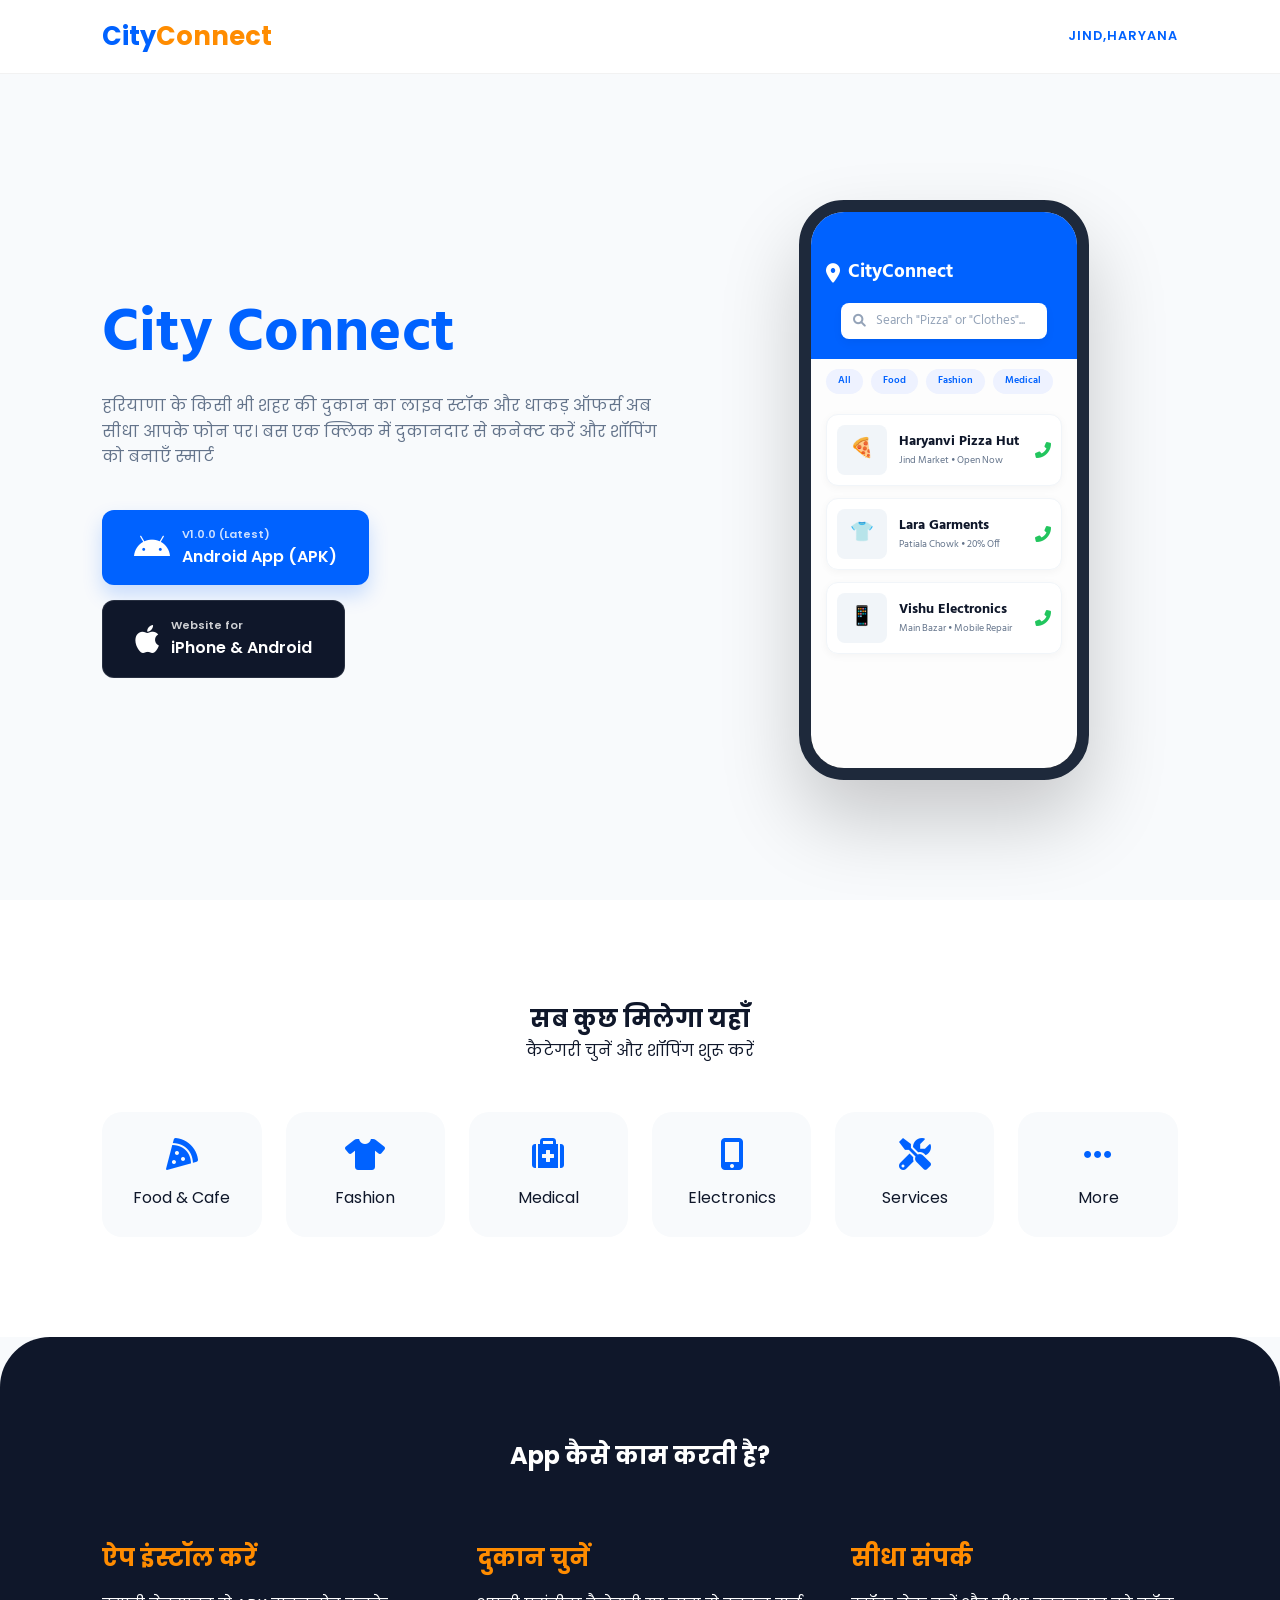
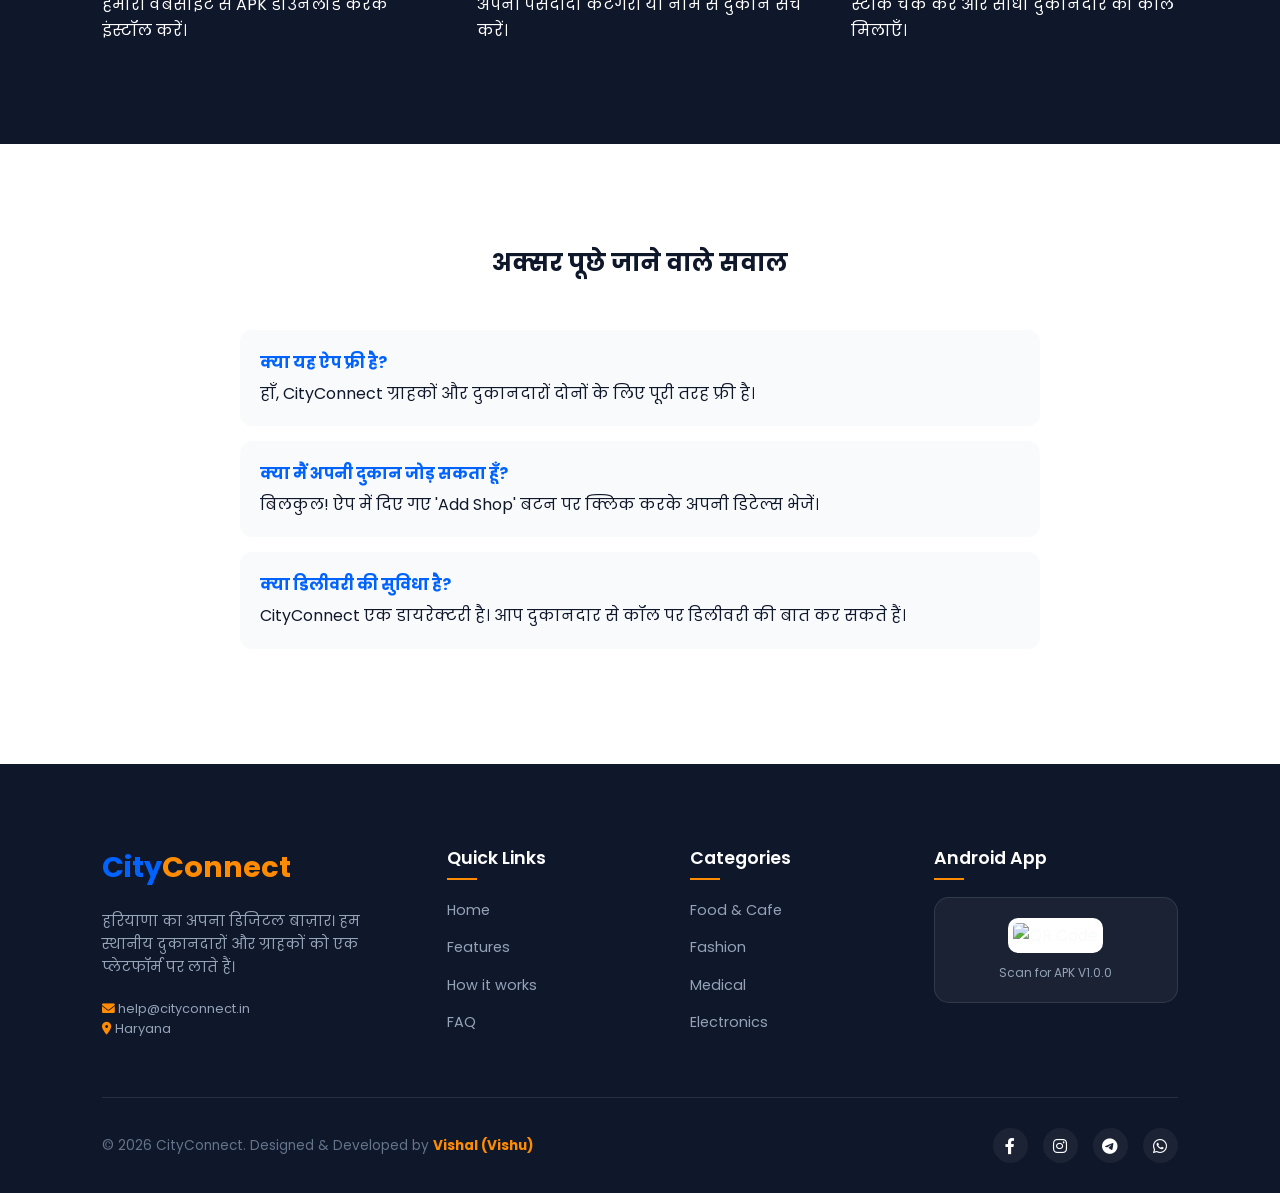
==== index.html @ 42aa2b44 "index.html" ====
<!DOCTYPE html>
<html lang="hi">
<head>
    <meta charset="UTF-8">
    <meta name="viewport" content="width=device-width, initial-scale=1.0">
    <title>CityConnect | Jind's Digital Directory</title>
    <link href="https://fonts.googleapis.com/css2?family=Poppins:wght@400;600;700&family=Hind:wght@500;700&display=swap" rel="stylesheet">
    <link rel="stylesheet" href="https://cdnjs.cloudflare.com/ajax/libs/font-awesome/6.0.0/css/all.min.css">
    <style>
        :root {
            --primary: #0062ff;
            --secondary: #ff8c00;
            --dark: #0f172a;
            --light-bg: #f8fafc;
            --white: #ffffff;
            --shadow: 0 10px 30px rgba(0,0,0,0.05);
        }

        * { margin: 0; padding: 0; box-sizing: border-box; }
        html { scroll-behavior: smooth; }
        body { font-family: 'Poppins', sans-serif; background: var(--light-bg); color: var(--dark); line-height: 1.6; }

        .section-padding { padding: 100px 8%; }
        .text-center { text-align: center; }

        nav {
            background: rgba(255, 255, 255, 0.9);
            backdrop-filter: blur(15px);
            padding: 1rem 8%;
            display: flex; justify-content: space-between; align-items: center;
            position: fixed; width: 100%; top: 0; z-index: 1000;
            border-bottom: 1px solid rgba(0,0,0,0.05);
        }
        .logo { font-size: 1.6rem; font-weight: 700; color: var(--primary); text-decoration: none; }
        .logo span { color: var(--secondary); }

        .hero {
            min-height: 100vh;
            padding: 140px 8% 60px;
            display: grid; grid-template-columns: 1.2fr 1fr;
            align-items: center; gap: 3rem;
        }
        .hero-text h1 { font-family: 'Hind'; color: var(--primary) ; font-size: 3.8rem; line-height: 1.1; margin-bottom: 1.5rem; }
        .hero-text p { font-size: 1rem; color: #64748b; margin-bottom: 2.5rem; }

        .download-options { display: flex; flex-direction: column; gap: 15px; }
        .btn { padding: 16px 32px; border-radius: 12px; font-weight: 600; text-decoration: none; display: inline-flex; align-items: center; gap: 12px; transition: 0.3s; width: fit-content; }
        .btn-android { background: var(--primary); color: white; box-shadow: 0 10px 20px rgba(0,98,255,0.2); }
        .btn-iphone { background: var(--dark); color: white; border: 1px solid rgba(255,255,255,0.1); }
        .btn:hover { transform: translateY(-3px); opacity: 0.9; }

        /* --- Refined Mobile Mockup --- */
        .hero-image { display: flex; justify-content: center; }
        .phone { width: 290px; height: 580px; background: #000; border: 12px solid #1e293b; border-radius: 45px; overflow: hidden; box-shadow: 0 40px 80px rgba(0,0,0,0.2); position: relative; }
        
        .app-ui { background: #fdfdfd; height: 100%; display: flex; flex-direction: column; font-family: 'Hind', sans-serif; }
        .app-top { background: var(--primary); color: white; padding: 45px 15px 15px; }
        .app-top h4 { font-size: 1.2rem; display: flex; align-items: center; gap: 8px; }
        
        .app-search { background: white; border-radius: 8px; padding: 8px 12px; margin: 15px 15px 5px; display: flex; align-items: center; gap: 10px; font-size: 0.8rem; color: #94a3b8; box-shadow: 0 4px 10px rgba(0,0,0,0.05); }
        
        .app-cats { display: flex; gap: 8px; padding: 10px 15px; overflow: hidden; }
        .app-pill { background: #eef2ff; color: var(--primary); padding: 4px 12px; border-radius: 20px; font-size: 0.65rem; font-weight: 600; white-space: nowrap; }

        .app-body { padding: 10px 15px; flex: 1; overflow-y: auto; }
        .shop-card-ui { background: white; border-radius: 12px; padding: 10px; margin-bottom: 12px; display: flex; align-items: center; gap: 12px; box-shadow: 0 2px 8px rgba(0,0,0,0.04); border: 1px solid #f1f5f9; }
        .shop-img-ui { width: 50px; height: 50px; border-radius: 8px; background: #f1f5f9; font-size: 1.2rem; display: flex; align-items: center; justify-content: center; }
        .shop-info-ui h5 { font-size: 0.9rem; color: var(--dark); }
        .shop-info-ui p { font-size: 0.65rem; color: #64748b; }
        .call-btn-ui { margin-left: auto; color: var(--success, #22c55e); font-size: 1rem; }

        /* --- Rest of Sections --- */
        .categories { background: var(--white); }
        .cat-grid { display: grid; grid-template-columns: repeat(auto-fit, minmax(150px, 1fr)); gap: 1.5rem; margin-top: 3rem; }
        .cat-item { padding: 25px; background: var(--light-bg); border-radius: 20px; text-align: center; transition: 0.3s; border: 1px solid transparent; }
        .cat-item:hover { border-color: var(--primary); transform: scale(1.05); }
        .cat-item i { font-size: 2rem; color: var(--primary); margin-bottom: 15px; display: block; }

        .how-it-works { background: #0f172a; color: white; border-radius: 50px 50px 0 0; }
        .step-grid { display: grid; grid-template-columns: repeat(auto-fit, minmax(250px, 1fr)); gap: 3rem; margin-top: 4rem; }
        .step h3 { font-size: 1.5rem; margin-bottom: 15px; color: var(--secondary); }
  
        /* --- FAQ Section --- */
        .faq { background: var(--white); }
        .faq-item { max-width: 800px; margin: 0 auto 15px; padding: 20px; background: var(--light-bg); border-radius: 12px; }
        .faq-item h4 { color: var(--primary); margin-bottom: 5px; }

        @media (max-width: 968px) {
            .hero { grid-template-columns: 1fr; text-align: center; padding-top: 120px; }
            .hero-text h1 { font-size: 2.8rem; }
            .download-options { align-items: center; }
            .btn { width: 100%; max-width: 320px; }
        }

       
    /* --- Professional Footer Styles --- */
    .main-footer {
        background: #0f172a;
        color: #f8fafc;
        padding: 80px 8% 30px;
        font-family: 'Poppins', sans-serif;
    }

    .footer-grid {
        display: grid;
        grid-template-columns: 1.5fr 1fr 1fr 1.2fr;
        gap: 40px;
        margin-bottom: 50px;
    }

    .footer-brand .logo {
        font-size: 1.8rem;
        font-weight: 700;
        color: var(--primary);
        margin-bottom: 20px;
        display: block;
        text-decoration: none;
    }
    .footer-brand .logo span { color: var(--secondary); }
    .footer-brand p {
        font-size: 0.9rem;
        color: #94a3b8;
        max-width: 280px;
        line-height: 1.6;
    }

    .footer-header {
        font-size: 1.1rem;
        font-weight: 600;
        color: #fff;
        margin-bottom: 25px;
        position: relative;
    }
    .footer-header::after {
        content: '';
        position: absolute;
        bottom: -8px;
        left: 0;
        width: 30px;
        height: 2px;
        background: var(--secondary);
    }

    .footer-links { list-style: none; }
    .footer-links li { margin-bottom: 12px; }
    .footer-links a {
        color: #94a3b8;
        text-decoration: none;
        font-size: 0.9rem;
        transition: 0.3s;
    }
    .footer-links a:hover { color: var(--secondary); padding-left: 5px; }

    .qr-container {
        background: rgba(255, 255, 255, 0.05);
        padding: 20px;
        border-radius: 15px;
        text-align: center;
        border: 1px solid rgba(255, 255, 255, 0.1);
    }
    .qr-container img {
        width: 120px;
        height: 120px;
        border-radius: 10px;
        background: #fff;
        padding: 5px;
    }
    .qr-text {
        font-size: 0.75rem;
        color: #94a3b8;
        margin-top: 10px;
        display: block;
    }

    .footer-bottom {
        border-top: 1px solid rgba(255, 255, 255, 0.1);
        padding-top: 30px;
        display: flex;
        justify-content: space-between;
        align-items: center;
        flex-wrap: wrap;
        gap: 20px;
    }

    .social-icons { display: flex; gap: 15px; }
    .social-icons a {
        width: 35px;
        height: 35px;
        background: rgba(255, 255, 255, 0.05);
        display: flex;
        align-items: center;
        justify-content: center;
        border-radius: 50%;
        color: #fff;
        text-decoration: none;
        transition: 0.3s;
    }
    .social-icons a:hover { background: var(--primary); transform: translateY(-3px); }

    .dev-credit { font-size: 0.85rem; color: #64748b; }
    .dev-credit b { color: var(--secondary); }

    @media (max-width: 968px) {
        .footer-grid { grid-template-columns: 1fr 1fr; }
    }
    @media (max-width: 580px) {
        .footer-grid { grid-template-columns: 1fr; }
        .footer-bottom { flex-direction: column; text-align: center; }
    }

    </style>
</head>
<body>

          <nav>

            <a href="#" class="logo">City<span>Connect</span></a>
            <div style="font-weight: 600; font-size: 0.8rem; color: var(--primary); letter-spacing: 1px;">JIND,HARYANA</div>
          </nav>

    <section class="hero">
        <div class="hero-text">
            <h1><span>City Connect</span></h1>
            <p> हरियाणा के किसी भी शहर की दुकान का लाइव स्टॉक और धाकड़ ऑफर्स अब सीधा आपके फोन पर। बस एक क्लिक में दुकानदार से कनेक्ट करें और शॉपिंग को बनाएँ स्मार्ट</p>
            
            <div class="download-options">
                <a href="https://github.com/vishukhan/City-Connect/releases/download/V1.0.0.0/City.Connect.apk" class="btn btn-android">
                    <i class="fab fa-android fa-2x"></i>
                    <div style="text-align: left;">
                        <span style="font-size: 0.7rem; display: block; opacity: 0.8;">V1.0.0 (Latest)</span>
                        Android App (APK)
                    </div>
                </a>
               
<a href="./app/" class="btn btn-iphone">
    <i class="fab fa-apple fa-2x"></i>
    <div style="text-align: left;">
        <span style="font-size: 0.7rem; display: block; opacity: 0.8;">Website for</span>
        iPhone & Android
    </div>
</a>
            </div>
        </div>

        <div class="hero-image">
            <div class="phone">
                <div class="app-ui">
                    <div class="app-top">
                        <h4><i class="fas fa-map-marker-alt"></i> CityConnect</h4>
                        <div class="app-search"><i class="fas fa-search"></i> Search "Pizza" or "Clothes"...</div>
                    </div>
                    <div class="app-cats">
                        <div class="app-pill">All</div>
                        <div class="app-pill">Food</div>
                        <div class="app-pill">Fashion</div>
                        <div class="app-pill">Medical</div>
                    </div>
                    <div class="app-body">
                        <div class="shop-card-ui">
                            <div class="shop-img-ui">🍕</div>
                            <div class="shop-info-ui">
                                <h5>Haryanvi Pizza Hut</h5>
                                <p>Jind Market • Open Now</p>
                            </div>
                            <i class="fas fa-phone-alt call-btn-ui"></i>
                        </div>
                        <div class="shop-card-ui">
                            <div class="shop-img-ui">👕</div>
                            <div class="shop-info-ui">
                                <h5>Lara Garments</h5>
                                <p>Patiala Chowk • 20% Off</p>
                            </div>
                            <i class="fas fa-phone-alt call-btn-ui"></i>
                        </div>
                        <div class="shop-card-ui">
                            <div class="shop-img-ui">📱</div>
                            <div class="shop-info-ui">
                                <h5>Vishu Electronics</h5>
                                <p>Main Bazar • Mobile Repair</p>
                            </div>
                            <i class="fas fa-phone-alt call-btn-ui"></i>
                        </div>
                    </div>
                </div>
            </div>
        </div>
    </section>

    <section class="section-padding categories">
        <div class="text-center">
            <h2>सब कुछ मिलेगा यहाँ</h2>
            <p>कैटेगरी चुनें और शॉपिंग शुरू करें</p>
        </div>
        <div class="cat-grid">
            <div class="cat-item"><i class="fas fa-pizza-slice"></i><span>Food & Cafe</span></div>
            <div class="cat-item"><i class="fas fa-tshirt"></i><span>Fashion</span></div>
            <div class="cat-item"><i class="fas fa-medkit"></i><span>Medical</span></div>
            <div class="cat-item"><i class="fas fa-mobile-alt"></i><span>Electronics</span></div>
            <div class="cat-item"><i class="fas fa-tools"></i><span>Services</span></div>
            <div class="cat-item"><i class="fas fa-ellipsis-h"></i><span>More</span></div>
        </div>
    </section>
   
    <section class="section-padding how-it-works" id="how-it-works">
        <div class="text-center">
            <h2 style="color: white;">App कैसे काम करती है?</h2>
        </div>
        <div class="step-grid">
            <div class="step">
                
                <h3>ऐप इंस्टॉल करें</h3>
                <p> हमारी वेबसाइट से APK डाउनलोड करके इंस्टॉल करें।</p>
            </div>
            <div class="step">
               
                <h3>दुकान चुनें</h3>
                <p>अपनी पसंदीदा कैटेगरी या नाम से दुकान सर्च करें।</p>
            </div>
            <div class="step">
                
                <h3>सीधा संपर्क</h3>
                <p>स्टॉक चेक करें और सीधा दुकानदार को कॉल मिलाएँ।</p>
            </div>
        </div>
    </section>

    <section class="section-padding faq" id="faq">
        <div class="text-center" style="margin-bottom: 3rem;">
            <h2>अक्सर पूछे जाने वाले सवाल</h2>
        </div>
        <div class="faq-item">
            <h4>क्या यह ऐप फ्री है?</h4>
            <p>हाँ, CityConnect ग्राहकों और दुकानदारों दोनों के लिए पूरी तरह फ्री है।</p>
        </div>
        <div class="faq-item">
            <h4>क्या मैं अपनी दुकान जोड़ सकता हूँ?</h4>
            <p>बिलकुल! ऐप में दिए गए 'Add Shop' बटन पर क्लिक करके अपनी डिटेल्स भेजें।</p>
        </div>
        <div class="faq-item">
            <h4>क्या डिलीवरी की सुविधा है?</h4>
            <p>CityConnect एक डायरेक्टरी है। आप दुकानदार से कॉल पर डिलीवरी की बात कर सकते हैं।</p>
        </div>
    </section>

    

<footer class="main-footer">
    <div class="footer-grid">
        <div class="footer-brand">
            <a href="#" class="logo">City<span>Connect</span></a>
            <p>हरियाणा का अपना डिजिटल बाज़ार। हम स्थानीय दुकानदारों और ग्राहकों को एक प्लेटफॉर्म पर लाते हैं।</p>
            <div style="margin-top: 20px;">
                <p style="font-size: 0.8rem;"><i class="fas fa-envelope" style="color: var(--secondary);"></i> help@cityconnect.in</p>
                <p style="font-size: 0.8rem;"><i class="fas fa-map-marker-alt" style="color: var(--secondary);"></i> Haryana </p>
            </div>
        </div>

        <div>
            <h4 class="footer-header">Quick Links</h4>
            <ul class="footer-links">
                <li><a href="#">Home</a></li>
                <li><a href="#">Features</a></li>
                <li><a href="#how-it-works">How it works</a></li>
                <li><a href="#faq">FAQ</a></li>
            </ul>
        </div>

        <div>
            <h4 class="footer-header">Categories</h4>
            <ul class="footer-links">
                <li><a href="#">Food & Cafe</a></li>
                <li><a href="#">Fashion</a></li>
                <li><a href="#">Medical</a></li>
                <li><a href="#">Electronics</a></li>
            </ul>
        </div>

        <div>
            <h4 class="footer-header">Android App</h4>
            <div class="qr-container">
                <img src="https://api.qrserver.com/v1/create-qr-code/?size=150x150&data=https://github.com/vishukhan/City-Connect/releases/download/V1.0.0.0/City.Connect.apk" alt="QR Code">
                <span class="qr-text">Scan for APK V1.0.0</span>
            </div>
        </div>
    </div>

    <div class="footer-bottom">
        <div class="dev-credit">
            © 2026 CityConnect. Designed & Developed by <b>Vishal (Vishu)</b>
        </div>
        <div class="social-icons">
            <a href="https://www.facebook.com/share/18WRQ6By5m/"><i class="fab fa-facebook-f"></i></a>
            <a href="https://www.instagram.com/cityconnect2026?igsh=MTduaHVhMWN2b29qNw=="><i class="fab fa-instagram"></i></a>
            <a href="t.me/Vishukhan143"><i class="fa-brands fa-telegram"></i></a>
            <a href="https://wa.me/message/MRFDVSDLJC3YA1"><i class="fa-brands fa-whatsapp"></i></a>
        </div>
    </div>
</footer>


</body>
</html>
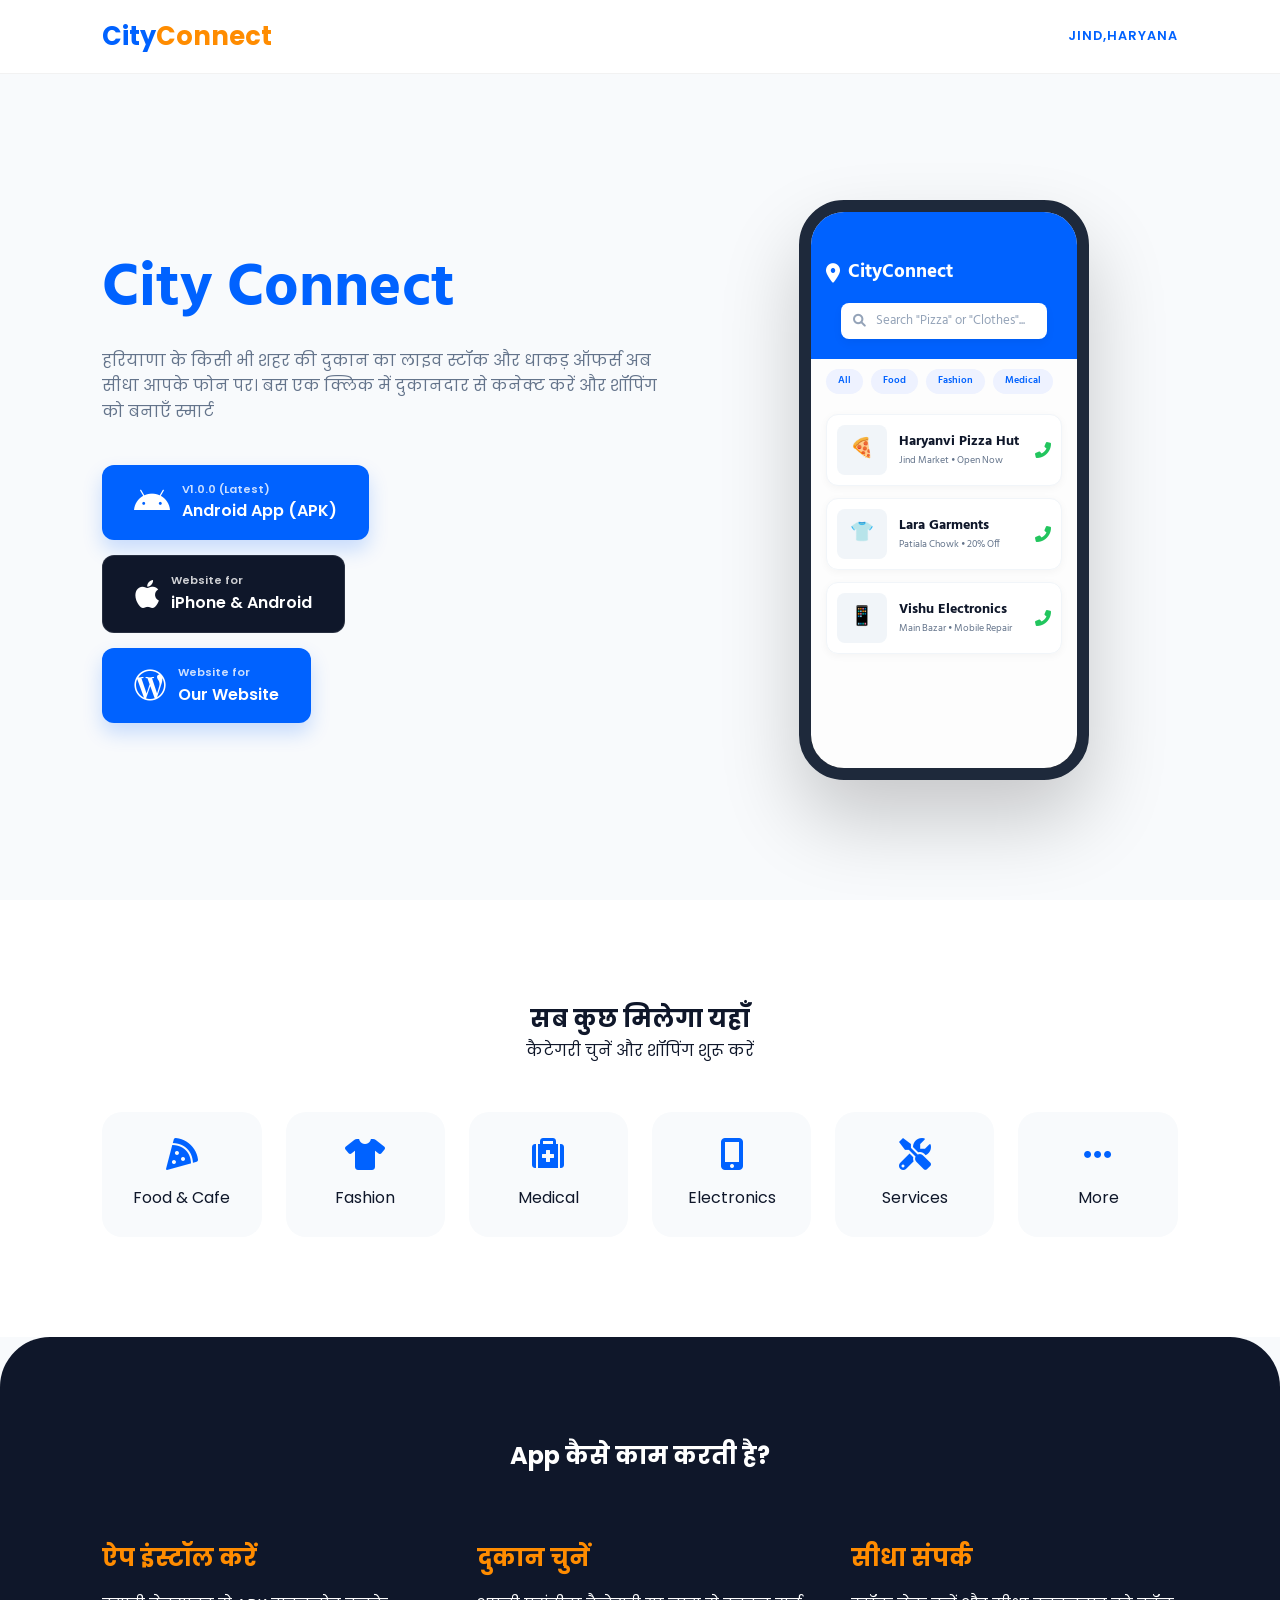
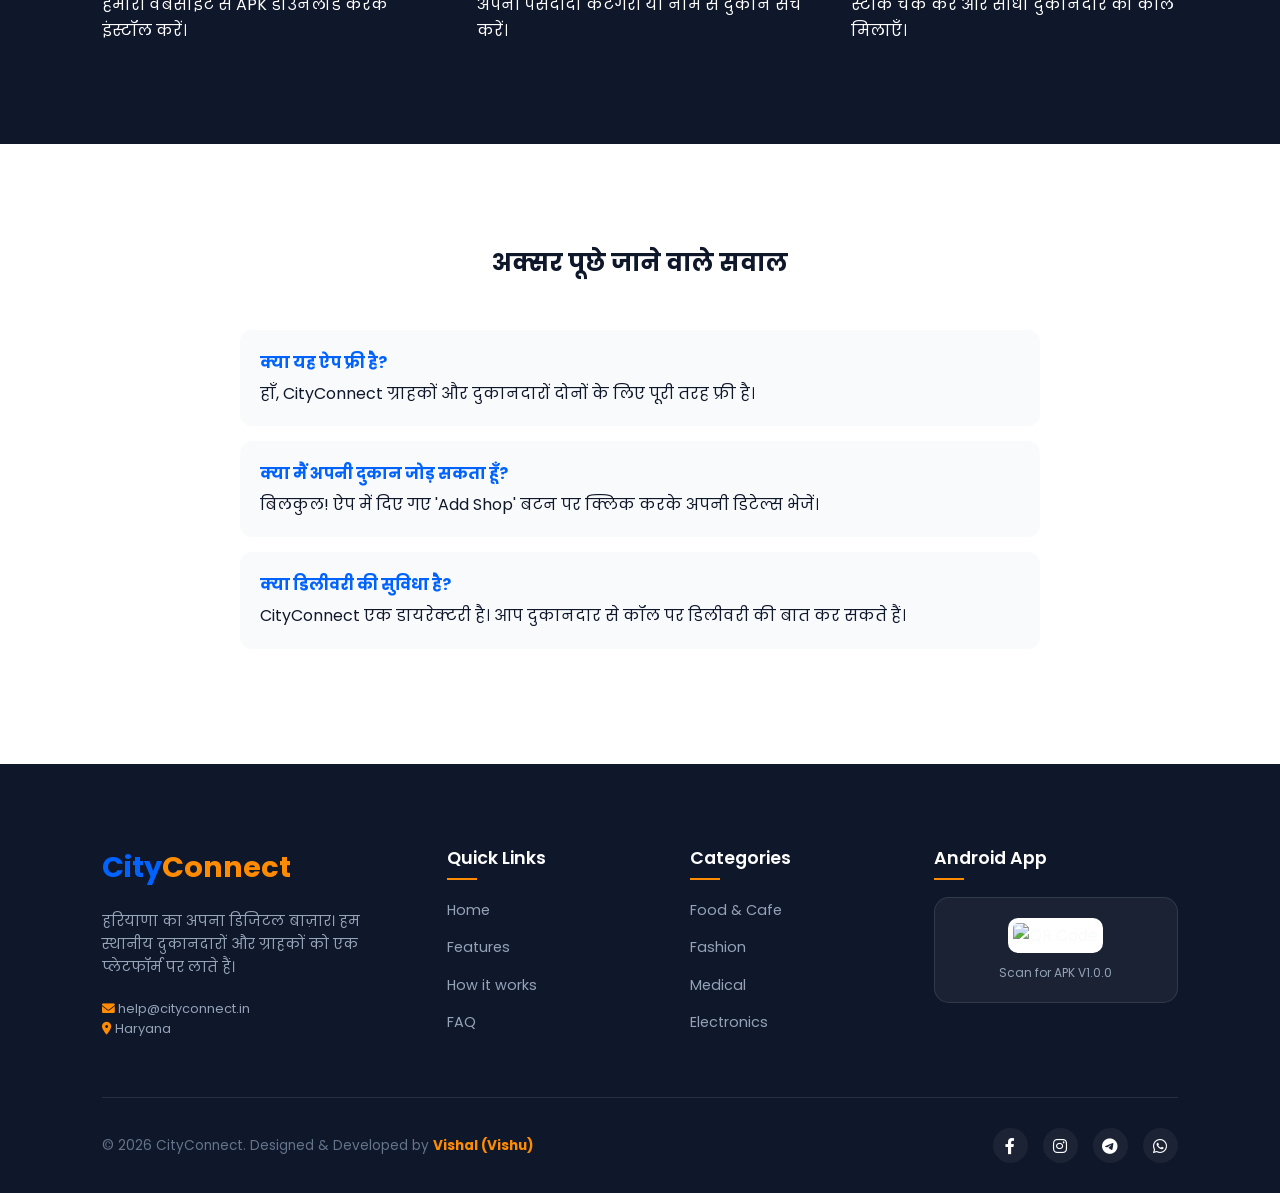
==== commit 62deab5e: "index.html" ====
--- a/index.html
+++ b/index.html
@@ -232,13 +232,21 @@
                     </div>
                 </a>
                
-<a href="./app/" class="btn btn-iphone">
-    <i class="fab fa-apple fa-2x"></i>
-    <div style="text-align: left;">
-        <span style="font-size: 0.7rem; display: block; opacity: 0.8;">Website for</span>
+          <a href="./app/" class="btn btn-iphone">
+          <i class="fab fa-apple fa-2x"></i>
+          <div style="text-align: left;">
+          <span style="font-size: 0.7rem; display: block; opacity: 0.8;">Website for</span>
         iPhone & Android
-    </div>
-</a>
+        </div>
+        </a> 
+
+        <a href="./app/" class="btn btn-android">
+          <i class="fa-brands fa-wordpress-simple fa-2x"></i>
+          <div style="text-align: left;">
+          <span style="font-size: 0.7rem; display: block; opacity: 0.8;">Website for</span>
+          Our Website
+        </div>
+        </a>
             </div>
         </div>
 
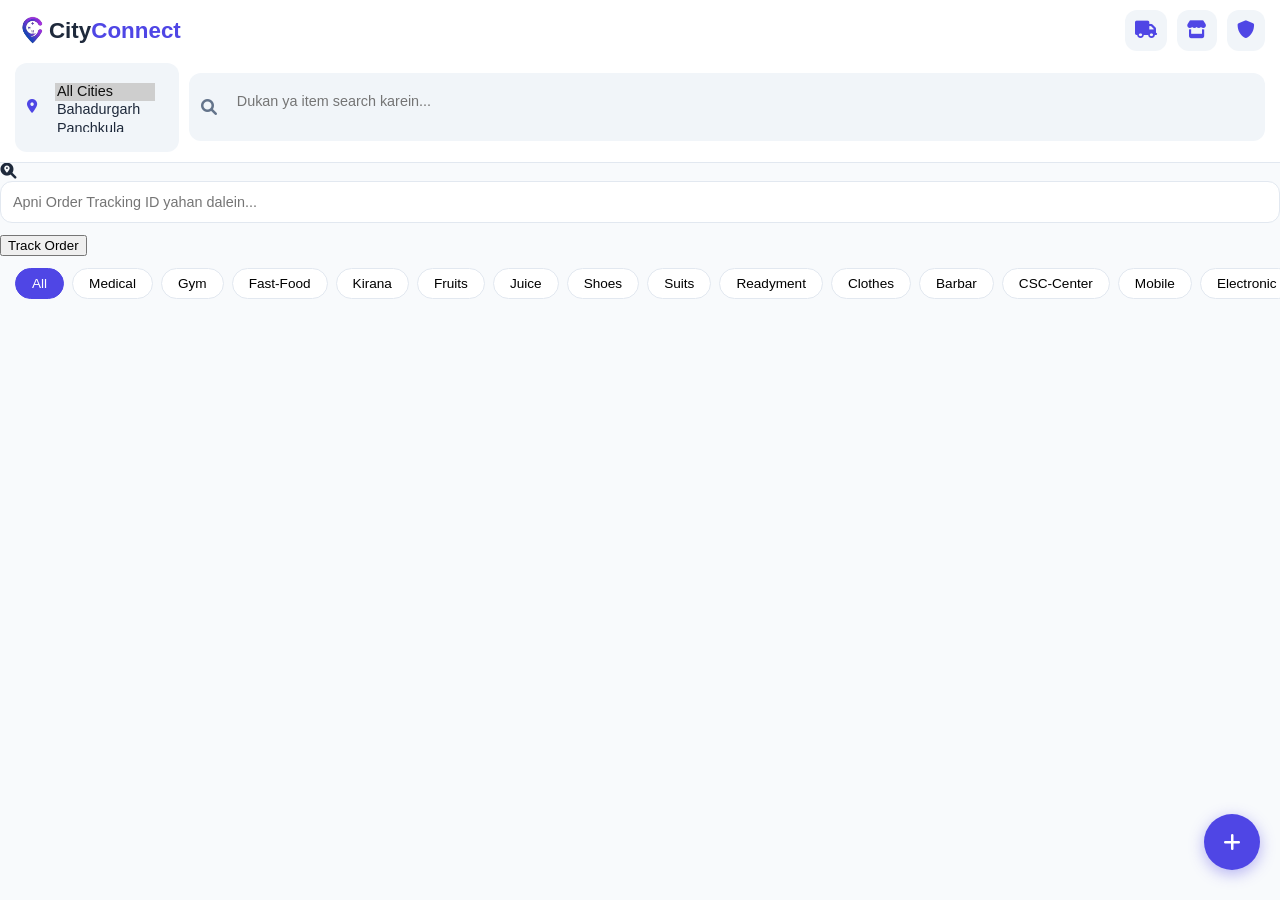
==== commit 268c9447: "index.html" ====
--- a/index.html
+++ b/index.html
@@ -1,410 +1,268 @@
 <!DOCTYPE html>
-<html lang="hi">
+<html lang="en">
 <head>
     <meta charset="UTF-8">
     <meta name="viewport" content="width=device-width, initial-scale=1.0">
-    <title>CityConnect | Jind's Digital Directory</title>
-    <link href="https://fonts.googleapis.com/css2?family=Poppins:wght@400;600;700&family=Hind:wght@500;700&display=swap" rel="stylesheet">
+    <title>CityConnect Pro | Your Digital City</title>
+    <link rel="stylesheet" href="style.css">
     <link rel="stylesheet" href="https://cdnjs.cloudflare.com/ajax/libs/font-awesome/6.0.0/css/all.min.css">
-    <style>
-        :root {
-            --primary: #0062ff;
-            --secondary: #ff8c00;
-            --dark: #0f172a;
-            --light-bg: #f8fafc;
-            --white: #ffffff;
-            --shadow: 0 10px 30px rgba(0,0,0,0.05);
-        }
-
-        * { margin: 0; padding: 0; box-sizing: border-box; }
-        html { scroll-behavior: smooth; }
-        body { font-family: 'Poppins', sans-serif; background: var(--light-bg); color: var(--dark); line-height: 1.6; }
-
-        .section-padding { padding: 100px 8%; }
-        .text-center { text-align: center; }
-
-        nav {
-            background: rgba(255, 255, 255, 0.9);
-            backdrop-filter: blur(15px);
-            padding: 1rem 8%;
-            display: flex; justify-content: space-between; align-items: center;
-            position: fixed; width: 100%; top: 0; z-index: 1000;
-            border-bottom: 1px solid rgba(0,0,0,0.05);
-        }
-        .logo { font-size: 1.6rem; font-weight: 700; color: var(--primary); text-decoration: none; }
-        .logo span { color: var(--secondary); }
-
-        .hero {
-            min-height: 100vh;
-            padding: 140px 8% 60px;
-            display: grid; grid-template-columns: 1.2fr 1fr;
-            align-items: center; gap: 3rem;
-        }
-        .hero-text h1 { font-family: 'Hind'; color: var(--primary) ; font-size: 3.8rem; line-height: 1.1; margin-bottom: 1.5rem; }
-        .hero-text p { font-size: 1rem; color: #64748b; margin-bottom: 2.5rem; }
-
-        .download-options { display: flex; flex-direction: column; gap: 15px; }
-        .btn { padding: 16px 32px; border-radius: 12px; font-weight: 600; text-decoration: none; display: inline-flex; align-items: center; gap: 12px; transition: 0.3s; width: fit-content; }
-        .btn-android { background: var(--primary); color: white; box-shadow: 0 10px 20px rgba(0,98,255,0.2); }
-        .btn-iphone { background: var(--dark); color: white; border: 1px solid rgba(255,255,255,0.1); }
-        .btn:hover { transform: translateY(-3px); opacity: 0.9; }
-
-        /* --- Refined Mobile Mockup --- */
-        .hero-image { display: flex; justify-content: center; }
-        .phone { width: 290px; height: 580px; background: #000; border: 12px solid #1e293b; border-radius: 45px; overflow: hidden; box-shadow: 0 40px 80px rgba(0,0,0,0.2); position: relative; }
-        
-        .app-ui { background: #fdfdfd; height: 100%; display: flex; flex-direction: column; font-family: 'Hind', sans-serif; }
-        .app-top { background: var(--primary); color: white; padding: 45px 15px 15px; }
-        .app-top h4 { font-size: 1.2rem; display: flex; align-items: center; gap: 8px; }
-        
-        .app-search { background: white; border-radius: 8px; padding: 8px 12px; margin: 15px 15px 5px; display: flex; align-items: center; gap: 10px; font-size: 0.8rem; color: #94a3b8; box-shadow: 0 4px 10px rgba(0,0,0,0.05); }
-        
-        .app-cats { display: flex; gap: 8px; padding: 10px 15px; overflow: hidden; }
-        .app-pill { background: #eef2ff; color: var(--primary); padding: 4px 12px; border-radius: 20px; font-size: 0.65rem; font-weight: 600; white-space: nowrap; }
-
-        .app-body { padding: 10px 15px; flex: 1; overflow-y: auto; }
-        .shop-card-ui { background: white; border-radius: 12px; padding: 10px; margin-bottom: 12px; display: flex; align-items: center; gap: 12px; box-shadow: 0 2px 8px rgba(0,0,0,0.04); border: 1px solid #f1f5f9; }
-        .shop-img-ui { width: 50px; height: 50px; border-radius: 8px; background: #f1f5f9; font-size: 1.2rem; display: flex; align-items: center; justify-content: center; }
-        .shop-info-ui h5 { font-size: 0.9rem; color: var(--dark); }
-        .shop-info-ui p { font-size: 0.65rem; color: #64748b; }
-        .call-btn-ui { margin-left: auto; color: var(--success, #22c55e); font-size: 1rem; }
-
-        /* --- Rest of Sections --- */
-        .categories { background: var(--white); }
-        .cat-grid { display: grid; grid-template-columns: repeat(auto-fit, minmax(150px, 1fr)); gap: 1.5rem; margin-top: 3rem; }
-        .cat-item { padding: 25px; background: var(--light-bg); border-radius: 20px; text-align: center; transition: 0.3s; border: 1px solid transparent; }
-        .cat-item:hover { border-color: var(--primary); transform: scale(1.05); }
-        .cat-item i { font-size: 2rem; color: var(--primary); margin-bottom: 15px; display: block; }
-
-        .how-it-works { background: #0f172a; color: white; border-radius: 50px 50px 0 0; }
-        .step-grid { display: grid; grid-template-columns: repeat(auto-fit, minmax(250px, 1fr)); gap: 3rem; margin-top: 4rem; }
-        .step h3 { font-size: 1.5rem; margin-bottom: 15px; color: var(--secondary); }
-  
-        /* --- FAQ Section --- */
-        .faq { background: var(--white); }
-        .faq-item { max-width: 800px; margin: 0 auto 15px; padding: 20px; background: var(--light-bg); border-radius: 12px; }
-        .faq-item h4 { color: var(--primary); margin-bottom: 5px; }
-
-        @media (max-width: 968px) {
-            .hero { grid-template-columns: 1fr; text-align: center; padding-top: 120px; }
-            .hero-text h1 { font-size: 2.8rem; }
-            .download-options { align-items: center; }
-            .btn { width: 100%; max-width: 320px; }
-        }
-
-       
-    /* --- Professional Footer Styles --- */
-    .main-footer {
-        background: #0f172a;
-        color: #f8fafc;
-        padding: 80px 8% 30px;
-        font-family: 'Poppins', sans-serif;
-    }
-
-    .footer-grid {
-        display: grid;
-        grid-template-columns: 1.5fr 1fr 1fr 1.2fr;
-        gap: 40px;
-        margin-bottom: 50px;
-    }
-
-    .footer-brand .logo {
-        font-size: 1.8rem;
-        font-weight: 700;
-        color: var(--primary);
-        margin-bottom: 20px;
-        display: block;
-        text-decoration: none;
-    }
-    .footer-brand .logo span { color: var(--secondary); }
-    .footer-brand p {
-        font-size: 0.9rem;
-        color: #94a3b8;
-        max-width: 280px;
-        line-height: 1.6;
-    }
-
-    .footer-header {
-        font-size: 1.1rem;
-        font-weight: 600;
-        color: #fff;
-        margin-bottom: 25px;
-        position: relative;
-    }
-    .footer-header::after {
-        content: '';
-        position: absolute;
-        bottom: -8px;
-        left: 0;
-        width: 30px;
-        height: 2px;
-        background: var(--secondary);
-    }
-
-    .footer-links { list-style: none; }
-    .footer-links li { margin-bottom: 12px; }
-    .footer-links a {
-        color: #94a3b8;
-        text-decoration: none;
-        font-size: 0.9rem;
-        transition: 0.3s;
-    }
-    .footer-links a:hover { color: var(--secondary); padding-left: 5px; }
-
-    .qr-container {
-        background: rgba(255, 255, 255, 0.05);
-        padding: 20px;
-        border-radius: 15px;
-        text-align: center;
-        border: 1px solid rgba(255, 255, 255, 0.1);
-    }
-    .qr-container img {
-        width: 120px;
-        height: 120px;
-        border-radius: 10px;
-        background: #fff;
-        padding: 5px;
-    }
-    .qr-text {
-        font-size: 0.75rem;
-        color: #94a3b8;
-        margin-top: 10px;
-        display: block;
-    }
-
-    .footer-bottom {
-        border-top: 1px solid rgba(255, 255, 255, 0.1);
-        padding-top: 30px;
-        display: flex;
-        justify-content: space-between;
-        align-items: center;
-        flex-wrap: wrap;
-        gap: 20px;
-    }
-
-    .social-icons { display: flex; gap: 15px; }
-    .social-icons a {
-        width: 35px;
-        height: 35px;
-        background: rgba(255, 255, 255, 0.05);
-        display: flex;
-        align-items: center;
-        justify-content: center;
-        border-radius: 50%;
-        color: #fff;
-        text-decoration: none;
-        transition: 0.3s;
-    }
-    .social-icons a:hover { background: var(--primary); transform: translateY(-3px); }
-
-    .dev-credit { font-size: 0.85rem; color: #64748b; }
-    .dev-credit b { color: var(--secondary); }
-
-    @media (max-width: 968px) {
-        .footer-grid { grid-template-columns: 1fr 1fr; }
-    }
-    @media (max-width: 580px) {
-        .footer-grid { grid-template-columns: 1fr; }
-        .footer-bottom { flex-direction: column; text-align: center; }
-    }
-
-    </style>
+  <meta http-equiv="Content-Security-Policy" content="default-src * 'unsafe-inline' 'unsafe-eval' data: blob: android-webview-video-pickle:; img-src * data: blob: android-webview-video-pickle:;">
+
 </head>
 <body>
 
-          <nav>
-
-            <a href="#" class="logo">City<span>Connect</span></a>
-            <div style="font-weight: 600; font-size: 0.8rem; color: var(--primary); letter-spacing: 1px;">JIND,HARYANA</div>
-          </nav>
-
-    <section class="hero">
-        <div class="hero-text">
-            <h1><span>City Connect</span></h1>
-            <p> हरियाणा के किसी भी शहर की दुकान का लाइव स्टॉक और धाकड़ ऑफर्स अब सीधा आपके फोन पर। बस एक क्लिक में दुकानदार से कनेक्ट करें और शॉपिंग को बनाएँ स्मार्ट</p>
+    <div class="app-shell">
+        <header class="main-header">
+            <div class="logo-area">
+                <div class="brand-wrapper">
+                    <img src="logo1.png" alt="Logo" class="app-logo">
+                    <h1>City<span>Connect</span></h1>
+                </div>
+                <div class="header-actions">
+                    
+                    <button class="icon-btn" onclick="openTrackingModal()" title="Track Order"><i class="fa fa-truck"></i></button>
+                    <button class="icon-btn" onclick="openEditModal()" title="Merchant Dashboard"><i class="fa fa-store"></i></button>
+                    <button class="icon-btn" onclick="checkAdminPin()"><i class="fa fa-shield-alt"></i></button>
+                </div>
+            </div>
             
-            <div class="download-options">
-                <a href="https://github.com/vishukhan/City-Connect/releases/download/V1.0.0.0/City.Connect.apk" class="btn btn-android">
-                    <i class="fab fa-android fa-2x"></i>
-                    <div style="text-align: left;">
-                        <span style="font-size: 0.7rem; display: block; opacity: 0.8;">V1.0.0 (Latest)</span>
-                        Android App (APK)
+            <div class="header-sub-bar">
+                <div class="city-selector">
+                    <i class="fa fa-map-marker-alt"></i>
+                    <select id="cityFilter" size="2" onchange="loadShops()">
+                        <option value="all" selected>All Cities</option>
+                        <option value="Bahadurgarh">Bahadurgarh</option>
+                        <option value="Panchkula">Panchkula</option>
+                        <option value="Tohana">Tohana</option>
+                        <option value="Panipat">Panipat</option>
+                        <option value="Sonipat">Sonipat</option>
+                        <option value="Narwana">Narwana</option>
+                        <option value="Jind">Jind</option>
+                        <option value="Thanesar">Thanesar</option>
+                        <option value="Sirsa">Sirsa</option>
+                        <option value="Uchana">Uchana</option>
+                        <option value="Jhajjar">Jhajjar</option>
+                        <option value="Mahendragarh">Mahendragarh</option>
+                        <option value="Palwal">Palwal</option>
+                        <option value="Gohana">Gohana</option>
+                        <option value="Barwala">Barwala</option>
+                        <option value="Hansi">Hansi</option>
+                        <option value="Rewari">Rewari</option>
+                        <option value="Uklana">Uklana</option>
+                        <option value="Pehowa">Pehowa</option>
+                        <option value="Karnal">Karnal</option>
+                        <option value="Kurukshetra">Kurukshetra</option>
+                        <option value="Yamuna-Nagar">Yamuna Nagar</option>
+                        <option value="Bhiwani">Bhiwani</option>
+                        <option value="Rohtak">Rohtak</option>
+                        <option value="Shampla">Shampla</option>
+                        <option value="Bhuna">Bhuna</option>
+                        <option value="Fathebad">Fatehabad</option>
+                        <option value="Ambala">Ambala</option>
+                    </select>
+                </div>
+                <div class="search-box">
+                    <i class="fa fa-search"></i>
+                    <input type="text" id="searchInput" placeholder="Dukan ya item search karein...">
+                </div>
+            </div>
+        </header>
+
+        <div class="tracking-fast-bar">
+            <div class="track-input-wrapper">
+                <i class="fa fa-search-location"></i>
+                <input type="text" id="trackIdInput" placeholder="Apni Order Tracking ID yahan dalein...">
+            </div>
+            <button onclick="openTrackingModal(); trackOrder();" class="track-submit-btn">Track Order</button>
+        </div>
+
+        <nav class="categories">
+            <button class="chip active" data-cat="all" onclick="filterCat('all', this)">All</button>
+            <button class="chip" data-cat="medical" onclick="filterCat('medical', this)">Medical</button>
+            <button class="chip" data-cat="gym" onclick="filterCat('gym', this)">Gym</button>
+            <button class="chip" data-cat="fast-food" onclick="filterCat('fast-food', this)">Fast-Food</button>
+            <button class="chip" data-cat="kirana" onclick="filterCat('kirana', this)">Kirana</button>
+            <button class="chip" data-cat="fruits" onclick="filterCat('fruits', this)">Fruits</button>
+            <button class="chip" data-cat="juice" onclick="filterCat('juice', this)">Juice</button>
+            <button class="chip" data-cat="shoes" onclick="filterCat('shoes', this)">Shoes</button>
+            <button class="chip" data-cat="suits" onclick="filterCat('suits', this)">Suits</button>
+            <button class="chip" data-cat="readyment" onclick="filterCat('readyment', this)">Readyment</button>
+            <button class="chip" data-cat="clothes" onclick="filterCat('clothes', this)">Clothes</button>
+            <button class="chip" data-cat="barbar" onclick="filterCat('barbar', this)">Barbar</button>
+            <button class="chip" data-cat="csc" onclick="filterCat('csc', this)">CSC-Center</button>
+            <button class="chip" data-cat="mobile" onclick="filterCat('mobile', this)">Mobile</button>
+            <button class="chip" data-cat="electronic" onclick="filterCat('electronic', this)">Electronic</button>
+            <button class="chip" data-cat="plumber" onclick="filterCat('plumber', this)">Plumber</button>
+            <button class="chip" data-cat="lighting" onclick="filterCat('lighting', this)">Lighting</button>
+            <button class="chip" data-cat="tent-house" onclick="filterCat('tent-house', this)">Tent House</button>
+            <button class="chip" data-cat="agensies" onclick="filterCat('agensies', this)">Agensies</button>
+            <button class="chip" data-cat="bike-mechanic" onclick="filterCat('bike-mechanic', this)">Bike Mechanic</button>
+            <button class="chip" data-cat="cars-mechanic" onclick="filterCat('cars-mechanic', this)">Cars Mechanic</button>
+            <button class="chip" data-cat="tyre-reparing" onclick="filterCat('tyre-repare', this)">Tyre Repare</button>
+            <button class="chip" data-cat="electric-schoty" onclick="filterCat('electric-schoty', this)">Electric Schoty</button>
+            <button class="chip" data-cat="electric-mechanic" onclick="filterCat('electric-mechanic', this)">Electric Mechanic</button>
+            <button class="chip" data-cat="tractor-mechanic" onclick="filterCat('tractor-mechanic', this)">Tractor Mechanic</button>
+            <button class="chip" data-cat="tution-classes" onclick="filterCat('tution-classes', this)">Tution Classes</button>
+            <button class="chip" data-cat="medical-lab" onclick="filterCat('medical-lab', this)">Medical Lab</button>
+            <button class="chip" data-cat="library" onclick="filterCat('library', this)">Library</button>
+        </nav>
+
+        <main id="shopList" class="shop-grid"></main>
+        <button class="fab" onclick="openModal()"><i class="fa fa-plus"></i></button>
+    </div>
+
+    <div id="detailsPage" class="full-page">
+        <div class="page-nav">
+            <button onclick="closeDetails()"><i class="fa fa-chevron-left"></i></button>
+            <h2 id="detName">Shop Profile</h2>
+        </div>
+        <div class="page-body">
+            <img id="detImg" src="" class="hero-img">
+            <div class="content-card">
+                <p id="detAddr" class="info-text"></p>
+                <div id="map-container" style="display:none; margin-bottom: 15px;">
+                    <a id="mapLink" href="#" target="_blank" class="map-btn"><i class="fa fa-directions"></i> Open in Google Maps</a>
+                </div>
+                <div class="action-buttons-group">
+                    <a id="detCallBtn" href="" class="primary-btn call-btn-style"><i class="fa fa-phone"></i> Call Now</a>
+                    <button id="detOrderBtn" class="primary-btn order-btn-style" onclick="openOrderModal()"><i class="fa fa-shopping-basket"></i> Order Online</button>
+                </div>
+                <div class="divider"></div>
+                <div id="liveUpdates" class="live-updates-container"></div>
+            </div>
+        </div>
+    </div>
+
+    <div id="shopModal" class="modal">
+        <div class="modal-content">
+            <div class="modal-header"><h3>Add New Shop</h3><button onclick="closeModal()">&times;</button></div>
+            <div class="form-body">
+                <div class="upload-area" onclick="document.getElementById('imgFile').click()">
+                    <i class="fa fa-cloud-upload-alt"></i>
+                    <p id="fileName">Shop Main Photo</p>
+                    <input type="file" id="imgFile" hidden accept="image/*">
+                </div>
+                <input type="text" id="regName" placeholder="Shop Name">
+                <input type="text" id="regCity" placeholder="City (e.g. Tohana)">
+                <div class="input-row">
+                    <select id="regCat" size="2" class="scroll-select">
+                        <option value="kirana" selected>Kirana</option>
+                        <option value="medical">Medical</option>
+                        <option value="gym">Gym</option>
+                        <option value="fast-food">Fast-Food</option>
+                        <option value="clothes">Clothes</option>
+                        <option value="suits">Ladies Suits</option>
+                        <option value="juice">Juice</option>
+                        <option value="fruits">Fruits</option>
+                        <option value="csc">CSC-Center</option>
+                        <option value="readyment">Readyment</option>
+                        <option value="shoes">Shoes</option>
+                        <option value="makeup">Ladies Items</option>
+                        <option value="barber">Barber</option>
+                        <option value="mobile">Mobile</option>
+                        <option value="electronic">Electronic</option>
+                        <option value="plumber">Plumber</option>
+                        <option value="lighting">Lighting</option>
+                        <option value="tent-hoise">Tent House</option>
+                        <option value="agensies">Agensies</option>
+                        <option value="bike-mechanic">Bike Mechanic</option>
+                        <option value="cars-mechanic">Cars Mechanic</option>
+                        <option value="tyre-repairing">Tyre Repairing</option>
+                        <option value="electric-schooty">Electric Schooty</option>
+                        <option value="electric-mechanic">Electric Mechanic</option>
+                        <option value="tractor-mechanic">Tractor Mechanic</option>
+                        <option value="tution-classes">Tution Classes</option>
+                        <option value="medical-lab">Medical Lab</option>
+                        <option value="library">Library</option>
+                    </select>
+                    <input type="tel" id="regPhone" placeholder="Phone Number">
+                </div>
+                <input type="text" id="regMap" placeholder="Google Maps Link (Optional)">
+                <input type="password" id="regPin" placeholder="Create Secret PIN">
+                <input type="text" id="regAddr" placeholder="Full Address">
+                <button id="submitBtn" class="primary-btn" onclick="handleRegistration()">Register Shop</button>
+            </div>
+        </div>
+    </div>
+
+    <div id="orderModal" class="modal">
+        <div class="modal-content">
+            <div class="modal-header"><h3>🛍️ Place Online Order</h3><button onclick="closeOrderModal()">&times;</button></div>
+            <div class="form-body">
+                <input type="text" id="ordName" placeholder="Aapka Naam">
+                <input type="tel" id="ordPhone" placeholder="Mobile Number">
+                <textarea id="ordAddr" placeholder="Poora Delivery Address (H.No, Gali, Landmark, City)" style="height:60px;"></textarea>
+                <textarea id="ordItems" placeholder="Samaan ki List (e.g. 5kg Cheeni, 2 Choti Bread...)" style="height:90px;"></textarea>
+                <button class="primary-btn" style="background:#10b981;" onclick="placeOrder()">Confirm Order 🚀</button>
+            </div>
+        </div>
+    </div>
+
+    <div id="trackingModal" class="modal">
+        <div class="modal-content">
+            <div class="modal-header"><h3>📍 Live Tracking Status</h3><button onclick="closeTrackingModal()">&times;</button></div>
+            <div id="trackResult">
+                <p style="text-align:center; color:#999; font-size:0.9rem;">Apni Order Tracking ID daal kar track karein...</p>
+            </div>
+        </div>
+    </div>
+
+    <div id="editModal" class="modal">
+        <div class="modal-content">
+            <div class="modal-header"><h3>Merchant Dashboard</h3><button onclick="closeEditModal()">&times;</button></div>
+            
+            <div id="editFormStep1">
+                <p style="font-size: 0.8rem; color: #666; margin-bottom: 10px;">Login to update your shop details.</p>
+                <input type="tel" id="loginPhone" placeholder="Registered Phone">
+                <input type="password" id="loginPin" placeholder="Enter PIN">
+                <button class="primary-btn" onclick="verifyMerchant()">Login</button>
+            </div>
+
+            <div id="editFormStep2" style="display:none;">
+                <div class="add-stock-box">
+                    <h4 style="margin-bottom:10px;">Post Live Update</h4>
+                    <div class="upload-area small" style="padding:15px;" onclick="document.getElementById('itemFile').click()">
+                        <i class="fa fa-camera"></i>
+                        <p id="itemFileName" style="font-size:0.7rem;">Item Photo (Optional)</p>
+                        <input type="file" id="itemFile" hidden accept="image/*">
                     </div>
-                </a>
-               
-          <a href="./app/" class="btn btn-iphone">
-          <i class="fab fa-apple fa-2x"></i>
-          <div style="text-align: left;">
-          <span style="font-size: 0.7rem; display: block; opacity: 0.8;">Website for</span>
-        iPhone & Android
-        </div>
-        </a> 
-
-        <a href="./app/" class="btn btn-android">
-          <i class="fa-brands fa-wordpress-simple fa-2x"></i>
-          <div style="text-align: left;">
-          <span style="font-size: 0.7rem; display: block; opacity: 0.8;">Website for</span>
-          Our Website
-        </div>
-        </a>
-            </div>
-        </div>
-
-        <div class="hero-image">
-            <div class="phone">
-                <div class="app-ui">
-                    <div class="app-top">
-                        <h4><i class="fas fa-map-marker-alt"></i> CityConnect</h4>
-                        <div class="app-search"><i class="fas fa-search"></i> Search "Pizza" or "Clothes"...</div>
-                    </div>
-                    <div class="app-cats">
-                        <div class="app-pill">All</div>
-                        <div class="app-pill">Food</div>
-                        <div class="app-pill">Fashion</div>
-                        <div class="app-pill">Medical</div>
-                    </div>
-                    <div class="app-body">
-                        <div class="shop-card-ui">
-                            <div class="shop-img-ui">🍕</div>
-                            <div class="shop-info-ui">
-                                <h5>Haryanvi Pizza Hut</h5>
-                                <p>Jind Market • Open Now</p>
-                            </div>
-                            <i class="fas fa-phone-alt call-btn-ui"></i>
-                        </div>
-                        <div class="shop-card-ui">
-                            <div class="shop-img-ui">👕</div>
-                            <div class="shop-info-ui">
-                                <h5>Lara Garments</h5>
-                                <p>Patiala Chowk • 20% Off</p>
-                            </div>
-                            <i class="fas fa-phone-alt call-btn-ui"></i>
-                        </div>
-                        <div class="shop-card-ui">
-                            <div class="shop-img-ui">📱</div>
-                            <div class="shop-info-ui">
-                                <h5>Vishu Electronics</h5>
-                                <p>Main Bazar • Mobile Repair</p>
-                            </div>
-                            <i class="fas fa-phone-alt call-btn-ui"></i>
-                        </div>
-                    </div>
-                </div>
-            </div>
-        </div>
-    </section>
-
-    <section class="section-padding categories">
-        <div class="text-center">
-            <h2>सब कुछ मिलेगा यहाँ</h2>
-            <p>कैटेगरी चुनें और शॉपिंग शुरू करें</p>
-        </div>
-        <div class="cat-grid">
-            <div class="cat-item"><i class="fas fa-pizza-slice"></i><span>Food & Cafe</span></div>
-            <div class="cat-item"><i class="fas fa-tshirt"></i><span>Fashion</span></div>
-            <div class="cat-item"><i class="fas fa-medkit"></i><span>Medical</span></div>
-            <div class="cat-item"><i class="fas fa-mobile-alt"></i><span>Electronics</span></div>
-            <div class="cat-item"><i class="fas fa-tools"></i><span>Services</span></div>
-            <div class="cat-item"><i class="fas fa-ellipsis-h"></i><span>More</span></div>
-        </div>
-    </section>
-   
-    <section class="section-padding how-it-works" id="how-it-works">
-        <div class="text-center">
-            <h2 style="color: white;">App कैसे काम करती है?</h2>
-        </div>
-        <div class="step-grid">
-            <div class="step">
+                    <textarea id="itemText" placeholder="Stock update ya offer likhein (e.g. Fresh Mangoes available!)" style="height:80px;"></textarea>
+                    <button class="primary-btn" id="postBtn" onclick="postUpdate()">Post Live Now</button>
+                </div>
                 
-                <h3>ऐप इंस्टॉल करें</h3>
-                <p> हमारी वेबसाइट से APK डाउनलोड करके इंस्टॉल करें।</p>
-            </div>
-            <div class="step">
-               
-                <h3>दुकान चुनें</h3>
-                <p>अपनी पसंदीदा कैटेगरी या नाम से दुकान सर्च करें।</p>
-            </div>
-            <div class="step">
-                
-                <h3>सीधा संपर्क</h3>
-                <p>स्टॉक चेक करें और सीधा दुकानदार को कॉल मिलाएँ।</p>
-            </div>
-        </div>
-    </section>
-
-    <section class="section-padding faq" id="faq">
-        <div class="text-center" style="margin-bottom: 3rem;">
-            <h2>अक्सर पूछे जाने वाले सवाल</h2>
-        </div>
-        <div class="faq-item">
-            <h4>क्या यह ऐप फ्री है?</h4>
-            <p>हाँ, CityConnect ग्राहकों और दुकानदारों दोनों के लिए पूरी तरह फ्री है।</p>
-        </div>
-        <div class="faq-item">
-            <h4>क्या मैं अपनी दुकान जोड़ सकता हूँ?</h4>
-            <p>बिलकुल! ऐप में दिए गए 'Add Shop' बटन पर क्लिक करके अपनी डिटेल्स भेजें।</p>
-        </div>
-        <div class="faq-item">
-            <h4>क्या डिलीवरी की सुविधा है?</h4>
-            <p>CityConnect एक डायरेक्टरी है। आप दुकानदार से कॉल पर डिलीवरी की बात कर सकते हैं।</p>
-        </div>
-    </section>
-
-    
-
-<footer class="main-footer">
-    <div class="footer-grid">
-        <div class="footer-brand">
-            <a href="#" class="logo">City<span>Connect</span></a>
-            <p>हरियाणा का अपना डिजिटल बाज़ार। हम स्थानीय दुकानदारों और ग्राहकों को एक प्लेटफॉर्म पर लाते हैं।</p>
-            <div style="margin-top: 20px;">
-                <p style="font-size: 0.8rem;"><i class="fas fa-envelope" style="color: var(--secondary);"></i> help@cityconnect.in</p>
-                <p style="font-size: 0.8rem;"><i class="fas fa-map-marker-alt" style="color: var(--secondary);"></i> Haryana </p>
-            </div>
-        </div>
-
-        <div>
-            <h4 class="footer-header">Quick Links</h4>
-            <ul class="footer-links">
-                <li><a href="#">Home</a></li>
-                <li><a href="#">Features</a></li>
-                <li><a href="#how-it-works">How it works</a></li>
-                <li><a href="#faq">FAQ</a></li>
-            </ul>
-        </div>
-
-        <div>
-            <h4 class="footer-header">Categories</h4>
-            <ul class="footer-links">
-                <li><a href="#">Food & Cafe</a></li>
-                <li><a href="#">Fashion</a></li>
-                <li><a href="#">Medical</a></li>
-                <li><a href="#">Electronics</a></li>
-            </ul>
-        </div>
-
-        <div>
-            <h4 class="footer-header">Android App</h4>
-            <div class="qr-container">
-                <img src="https://api.qrserver.com/v1/create-qr-code/?size=150x150&data=https://github.com/vishukhan/City-Connect/releases/download/V1.0.0.0/City.Connect.apk" alt="QR Code">
-                <span class="qr-text">Scan for APK V1.0.0</span>
-            </div>
-        </div>
-    </div>
-
-    <div class="footer-bottom">
-        <div class="dev-credit">
-            © 2026 CityConnect. Designed & Developed by <b>Vishal (Vishu)</b>
-        </div>
-        <div class="social-icons">
-            <a href="https://www.facebook.com/share/18WRQ6By5m/"><i class="fab fa-facebook-f"></i></a>
-            <a href="https://www.instagram.com/cityconnect2026?igsh=MTduaHVhMWN2b29qNw=="><i class="fab fa-instagram"></i></a>
-            <a href="t.me/Vishukhan143"><i class="fa-brands fa-telegram"></i></a>
-            <a href="https://wa.me/message/MRFDVSDLJC3YA1"><i class="fa-brands fa-whatsapp"></i></a>
-        </div>
-    </div>
-</footer>
-
-
+                <div id="merchantOrderList" class="merchant-orders-area">
+                    <h4>📦 Incoming Customer Orders</h4>
+                    <p style="font-size: 0.8rem; color:#999;">Koi live order nahi mila.</p>
+                </div>
+
+                <h4 style="margin: 15px 0 10px;">Manage Your Posts:</h4>
+                <div id="merchantPostList" class="mini-list"></div>
+            </div>
+        </div>
+    </div>
+
+  <!-- ADMIN PANEL MODAL -->
+<div id="adminPanel" class="modal" style="display:none; position:fixed; top:0; left:0; width:100%; height:100%; background:rgba(0,0,0,0.5); z-index:1000; overflow-y:auto;">
+    <div class="modal-content" style="background:#fff; margin:10% auto; padding:20px; width:90%; max-width:500px; border-radius:12px; position:relative; text-align:center;">
+        <span onclick="closeAdmin()" style="position:absolute; top:10px; right:15px; font-size:24px; cursor:pointer; font-weight:bold;">&times;</span>
+        <h2 style="margin-top:0; color:#1e3a8a;"><i class="fa fa-user-shield"></i> Admin Dashboard</h2>
+        <hr style="border:0; border-top:1px solid #eee; margin-bottom:15px;">
+        
+        <!-- PENDING SHOPS CONTAINER -->
+        <div id="pendingList" style="max-height:250px; overflow-y:auto; margin-bottom:20px; border:1px solid #f0f0f0; padding:10px; border-radius:8px; background:#fafafa;">
+            <!-- Pending shops dynamic content here -->
+        </div>
+
+        <!-- NEW: LIVE ORDERS CONTAINER FOR ADMIN -->
+        <div id="adminOrderList" style="max-height:350px; overflow-y:auto; border:1px solid #f0f0f0; padding:10px; border-radius:8px; background:#fafafa;">
+            <!-- Live global orders dynamic content here -->
+        </div>
+    </div>
+</div>
+
+
+    <script src="https://www.gstatic.com/firebasejs/9.6.10/firebase-app-compat.js"></script>
+    <script src="https://www.gstatic.com/firebasejs/9.6.10/firebase-database-compat.js"></script>
+    <script src="script.js"></script>
 </body>
-</html>
+        </html>
--- a/style.css
+++ b/style.css
@@ -0,0 +1,289 @@
+:root { 
+    --main: #4f46e5; 
+    --main-light: #e0e7ff;
+    --bg: #f8fafc; 
+    --text-dark: #1e293b;
+    --text-light: #64748b;
+    --white: #ffffff;
+}
+
+body { 
+    margin: 0; 
+    font-family: 'Segoe UI', Roboto, Helvetica, Arial, sans-serif; 
+    background: var(--bg); 
+    color: var(--text-dark); 
+    overflow-x: hidden; 
+}
+
+/* --- Header & Navigation --- */
+.main-header { 
+    background: var(--white); 
+    position: sticky; 
+    top: 0; 
+    z-index: 1000; 
+    border-bottom: 1px solid #e2e8f0; 
+    padding: 10px 15px; 
+}
+
+.logo-area { 
+    display: flex; 
+    justify-content: space-between; 
+    align-items: center; 
+    margin-bottom: 12px; 
+}
+
+.brand-wrapper { display: flex; align-items: center; gap: 0px; }
+.app-logo { height: 35px; width: auto; object-fit: contain; }
+h1 { font-size: 1.4rem; margin: 0; font-weight: 800; color: var(--text-dark); }
+h1 span { color: var(--main); }
+
+.header-actions { display: flex; gap: 10px; }
+.icon-btn { 
+    background: #f1f5f9; 
+    border: none; 
+    padding: 10px; 
+    border-radius: 12px; 
+    color: var(--main); 
+    font-size: 1.1rem;
+    cursor: pointer;
+}
+
+.header-sub-bar { display: flex; gap: 10px; align-items: center; }
+
+.city-selector { 
+    background: #f1f5f9; 
+    padding: 8px 12px; 
+    border-radius: 12px; 
+    display: flex; 
+    align-items: center; 
+    gap: 6px; 
+    font-size: 0.85rem; 
+    color: var(--main);
+}
+.city-selector select { 
+    border: none; 
+    background: none; 
+    outline: none; 
+    font-weight: 600;
+    color: var(--text-dark);
+    cursor: pointer;
+}
+
+.search-box { 
+    flex: 1; 
+    background: #f1f5f9; 
+    border-radius: 12px; 
+    padding: 8px 12px; 
+    display: flex; 
+    align-items: center; 
+}
+.search-box i { color: var(--text-light); }
+.search-box input { 
+    border: none; 
+    background: none; 
+    width: 100%; 
+    outline: none; 
+    margin-left: 8px; 
+    font-size: 0.9rem; 
+}
+
+/* --- Categories Chips --- */
+.categories { 
+    display: flex; 
+    overflow-x: auto; 
+    gap: 8px; 
+    padding: 12px 15px; 
+    scrollbar-width: none; 
+}
+.categories::-webkit-scrollbar { display: none; }
+
+.chip { 
+    border: 1px solid #e2e8f0; 
+    background: var(--white); 
+    padding: 7px 16px; 
+    border-radius: 20px; 
+    white-space: nowrap; 
+    font-size: 0.85rem; 
+    font-weight: 500;
+    transition: 0.2s;
+    cursor: pointer;
+}
+.chip.active { 
+    background: var(--main); 
+    color: var(--white); 
+    border-color: var(--main); 
+}
+
+/* --- Shop Grid --- */
+.shop-grid { 
+    padding: 0 15px 100px; 
+    display: grid; 
+    grid-template-columns: 1fr 1fr; 
+    gap: 12px; 
+}
+
+.shop-card { 
+    background: var(--white); 
+    border-radius: 16px; 
+    overflow: hidden; 
+    box-shadow: 0 4px 6px -1px rgba(0,0,0,0.05); 
+    border: 1px solid #f1f5f9;
+}
+.card-img { width: 100%; height: 120px; object-fit: cover; }
+.card-info { padding: 10px; }
+.card-info h3 { font-size: 0.95rem; margin: 0 0 5px 0; white-space: nowrap; overflow: hidden; text-overflow: ellipsis; }
+.card-info p { font-size: 0.75rem; color: var(--text-light); margin: 0; }
+
+/* --- Modals --- */
+.modal { 
+    position: fixed; 
+    inset: 0; 
+    background: rgba(0,0,0,0.6); 
+    z-index: 2000; 
+    display: none; 
+    backdrop-filter: blur(5px); 
+}
+.modal-content { 
+    background: var(--white); 
+    width: 90%; 
+    max-width: 400px; 
+    margin: 30px auto; 
+    border-radius: 24px; 
+    padding: 20px; 
+    max-height: 85vh; 
+    overflow-y: auto; 
+    animation: slideUp 0.3s ease-out;
+}
+
+@keyframes slideUp {
+    from { transform: translateY(50px); opacity: 0; }
+    to { transform: translateY(0); opacity: 1; }
+}
+
+.modal-header { 
+    display: flex; 
+    justify-content: space-between; 
+    align-items: center; 
+    margin-bottom: 20px; 
+}
+.modal-header h3 { margin: 0; color: var(--main); }
+.modal-header button { background: none; border: none; font-size: 1.5rem; cursor: pointer; }
+
+/* --- Forms --- */
+.upload-area { 
+    background: #f8fafc; 
+    border: 2px dashed #cbd5e1; 
+    padding: 25px; 
+    text-align: center; 
+    border-radius: 15px; 
+    margin-bottom: 15px; 
+    cursor: pointer; 
+}
+.upload-area i { font-size: 2rem; color: var(--main); margin-bottom: 10px; }
+.upload-area p { margin: 0; font-size: 0.85rem; color: var(--text-light); }
+
+input, select, textarea { 
+    width: 100%; 
+    padding: 12px; 
+    border-radius: 12px; 
+    border: 1px solid #e2e8f0; 
+    margin-bottom: 12px; 
+    box-sizing: border-box; 
+    font-size: 0.9rem;
+    outline: none;
+}
+input:focus { border-color: var(--main); }
+
+.primary-btn { 
+    background: var(--main); 
+    color: var(--white); 
+    border: none; 
+    padding: 14px; 
+    border-radius: 12px; 
+    width: 100%; 
+    font-weight: 700; 
+    cursor: pointer; 
+    transition: 0.3s;
+}
+.primary-btn:active { transform: scale(0.98); }
+
+/* --- Shop Details Page --- */
+.full-page { 
+    position: fixed; 
+    inset: 0; 
+    background: var(--bg); 
+    z-index: 1500; 
+    display: none; 
+    overflow-y: auto; 
+}
+.page-nav { 
+    padding: 15px 20px; 
+    display: flex; 
+    align-items: center; 
+    gap: 15px; 
+    background: var(--white); 
+    position: sticky; 
+    top: 0; 
+    z-index: 10;
+    border-bottom: 1px solid #eee;
+}
+.hero-img { width: 100%; height: 250px; object-fit: cover; }
+.content-card { 
+    padding: 20px; 
+    margin-top: -30px; 
+    background: var(--white); 
+    border-radius: 30px 30px 0 0; 
+    position: relative; 
+    min-height: 400px;
+}
+
+.map-btn { 
+    display: flex; 
+    align-items: center; 
+    justify-content: center; 
+    gap: 8px;
+    background: var(--main-light); 
+    color: var(--main); 
+    padding: 12px; 
+    border-radius: 12px; 
+    text-decoration: none; 
+    font-weight: 600; 
+    margin-bottom: 20px;
+}
+
+/* --- Live Updates --- */
+.update-card { 
+    background: var(--white); 
+    border-left: 4px solid var(--main); 
+    padding: 15px; 
+    margin-bottom: 15px; 
+    border-radius: 12px; 
+    box-shadow: 0 2px 8px rgba(0,0,0,0.05); 
+}
+.update-card small { color: var(--text-light); font-size: 0.7rem; }
+.update-card p { margin: 8px 0; font-size: 0.9rem; line-height: 1.4; }
+.update-card img { width: 100%; border-radius: 10px; margin-top: 10px; }
+
+/* --- Float Action Button --- */
+.fab { 
+    position: fixed; 
+    bottom: 30px; 
+    right: 20px; 
+    width: 56px; 
+    height: 56px; 
+    border-radius: 28px; 
+    background: var(--main); 
+    color: var(--white); 
+    border: none; 
+    font-size: 20px; 
+    box-shadow: 0 4px 15px rgba(79, 70, 229, 0.4); 
+    cursor: pointer;
+    z-index: 900;
+}
+
+/* --- Mobile Responsive Fixes --- */
+@media (max-width: 400px) {
+    .shop-grid { grid-template-columns: 1fr; }
+    .card-img { height: 160px; }
+    h1 { font-size: 1.1rem; }
+}
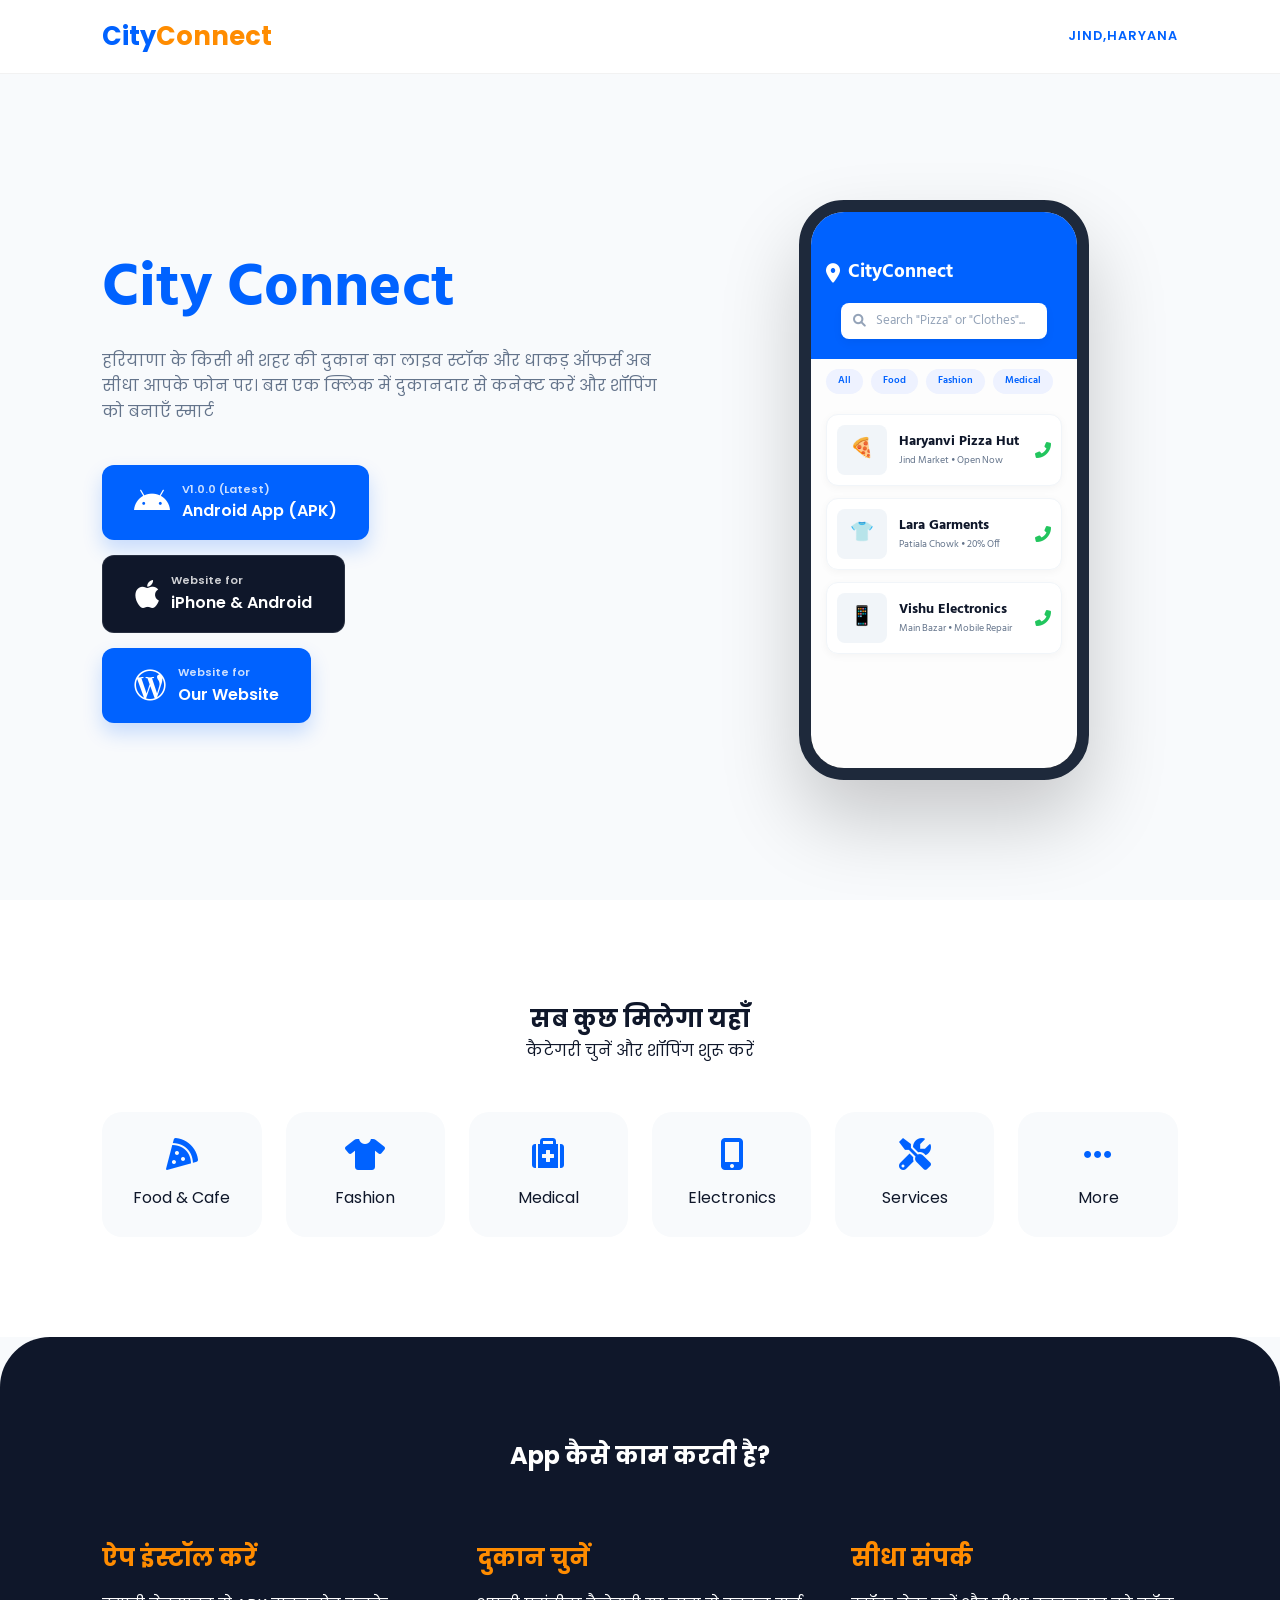
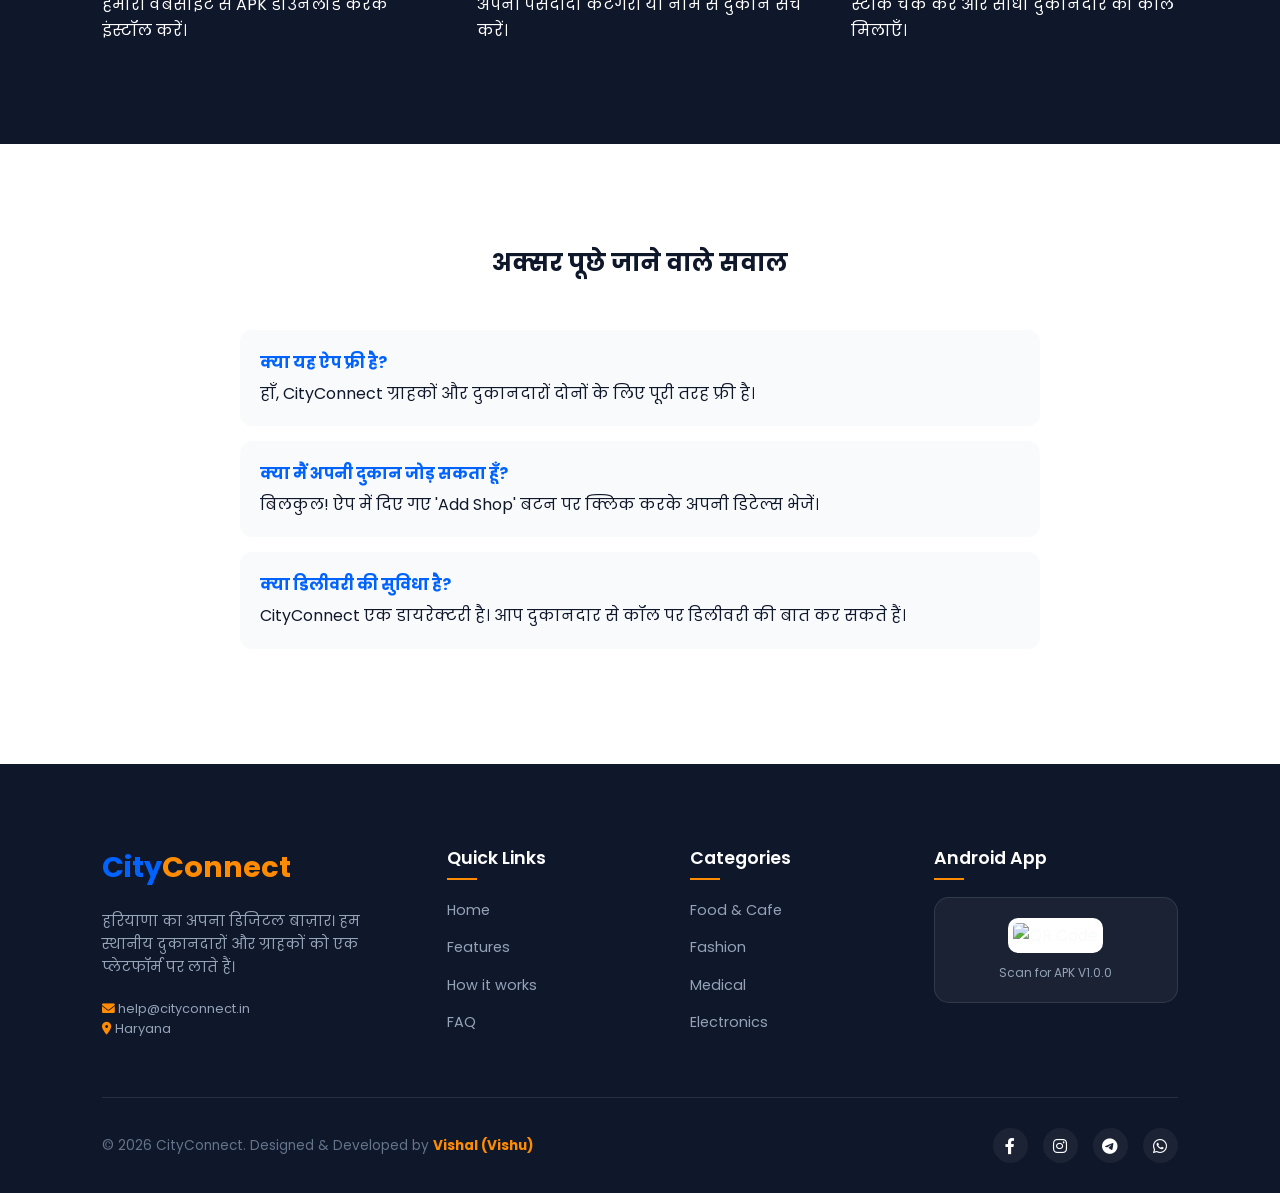
==== commit c26cac90: "index.html" ====
--- a/index.html
+++ b/index.html
@@ -1,268 +1,410 @@
 <!DOCTYPE html>
-<html lang="en">
+<html lang="hi">
 <head>
     <meta charset="UTF-8">
     <meta name="viewport" content="width=device-width, initial-scale=1.0">
-    <title>CityConnect Pro | Your Digital City</title>
-    <link rel="stylesheet" href="style.css">
+    <title>CityConnect | Jind's Digital Directory</title>
+    <link href="https://fonts.googleapis.com/css2?family=Poppins:wght@400;600;700&family=Hind:wght@500;700&display=swap" rel="stylesheet">
     <link rel="stylesheet" href="https://cdnjs.cloudflare.com/ajax/libs/font-awesome/6.0.0/css/all.min.css">
-  <meta http-equiv="Content-Security-Policy" content="default-src * 'unsafe-inline' 'unsafe-eval' data: blob: android-webview-video-pickle:; img-src * data: blob: android-webview-video-pickle:;">
-
+    <style>
+        :root {
+            --primary: #0062ff;
+            --secondary: #ff8c00;
+            --dark: #0f172a;
+            --light-bg: #f8fafc;
+            --white: #ffffff;
+            --shadow: 0 10px 30px rgba(0,0,0,0.05);
+        }
+
+        * { margin: 0; padding: 0; box-sizing: border-box; }
+        html { scroll-behavior: smooth; }
+        body { font-family: 'Poppins', sans-serif; background: var(--light-bg); color: var(--dark); line-height: 1.6; }
+
+        .section-padding { padding: 100px 8%; }
+        .text-center { text-align: center; }
+
+        nav {
+            background: rgba(255, 255, 255, 0.9);
+            backdrop-filter: blur(15px);
+            padding: 1rem 8%;
+            display: flex; justify-content: space-between; align-items: center;
+            position: fixed; width: 100%; top: 0; z-index: 1000;
+            border-bottom: 1px solid rgba(0,0,0,0.05);
+        }
+        .logo { font-size: 1.6rem; font-weight: 700; color: var(--primary); text-decoration: none; }
+        .logo span { color: var(--secondary); }
+
+        .hero {
+            min-height: 100vh;
+            padding: 140px 8% 60px;
+            display: grid; grid-template-columns: 1.2fr 1fr;
+            align-items: center; gap: 3rem;
+        }
+        .hero-text h1 { font-family: 'Hind'; color: var(--primary) ; font-size: 3.8rem; line-height: 1.1; margin-bottom: 1.5rem; }
+        .hero-text p { font-size: 1rem; color: #64748b; margin-bottom: 2.5rem; }
+
+        .download-options { display: flex; flex-direction: column; gap: 15px; }
+        .btn { padding: 16px 32px; border-radius: 12px; font-weight: 600; text-decoration: none; display: inline-flex; align-items: center; gap: 12px; transition: 0.3s; width: fit-content; }
+        .btn-android { background: var(--primary); color: white; box-shadow: 0 10px 20px rgba(0,98,255,0.2); }
+        .btn-iphone { background: var(--dark); color: white; border: 1px solid rgba(255,255,255,0.1); }
+        .btn:hover { transform: translateY(-3px); opacity: 0.9; }
+
+        /* --- Refined Mobile Mockup --- */
+        .hero-image { display: flex; justify-content: center; }
+        .phone { width: 290px; height: 580px; background: #000; border: 12px solid #1e293b; border-radius: 45px; overflow: hidden; box-shadow: 0 40px 80px rgba(0,0,0,0.2); position: relative; }
+        
+        .app-ui { background: #fdfdfd; height: 100%; display: flex; flex-direction: column; font-family: 'Hind', sans-serif; }
+        .app-top { background: var(--primary); color: white; padding: 45px 15px 15px; }
+        .app-top h4 { font-size: 1.2rem; display: flex; align-items: center; gap: 8px; }
+        
+        .app-search { background: white; border-radius: 8px; padding: 8px 12px; margin: 15px 15px 5px; display: flex; align-items: center; gap: 10px; font-size: 0.8rem; color: #94a3b8; box-shadow: 0 4px 10px rgba(0,0,0,0.05); }
+        
+        .app-cats { display: flex; gap: 8px; padding: 10px 15px; overflow: hidden; }
+        .app-pill { background: #eef2ff; color: var(--primary); padding: 4px 12px; border-radius: 20px; font-size: 0.65rem; font-weight: 600; white-space: nowrap; }
+
+        .app-body { padding: 10px 15px; flex: 1; overflow-y: auto; }
+        .shop-card-ui { background: white; border-radius: 12px; padding: 10px; margin-bottom: 12px; display: flex; align-items: center; gap: 12px; box-shadow: 0 2px 8px rgba(0,0,0,0.04); border: 1px solid #f1f5f9; }
+        .shop-img-ui { width: 50px; height: 50px; border-radius: 8px; background: #f1f5f9; font-size: 1.2rem; display: flex; align-items: center; justify-content: center; }
+        .shop-info-ui h5 { font-size: 0.9rem; color: var(--dark); }
+        .shop-info-ui p { font-size: 0.65rem; color: #64748b; }
+        .call-btn-ui { margin-left: auto; color: var(--success, #22c55e); font-size: 1rem; }
+
+        /* --- Rest of Sections --- */
+        .categories { background: var(--white); }
+        .cat-grid { display: grid; grid-template-columns: repeat(auto-fit, minmax(150px, 1fr)); gap: 1.5rem; margin-top: 3rem; }
+        .cat-item { padding: 25px; background: var(--light-bg); border-radius: 20px; text-align: center; transition: 0.3s; border: 1px solid transparent; }
+        .cat-item:hover { border-color: var(--primary); transform: scale(1.05); }
+        .cat-item i { font-size: 2rem; color: var(--primary); margin-bottom: 15px; display: block; }
+
+        .how-it-works { background: #0f172a; color: white; border-radius: 50px 50px 0 0; }
+        .step-grid { display: grid; grid-template-columns: repeat(auto-fit, minmax(250px, 1fr)); gap: 3rem; margin-top: 4rem; }
+        .step h3 { font-size: 1.5rem; margin-bottom: 15px; color: var(--secondary); }
+  
+        /* --- FAQ Section --- */
+        .faq { background: var(--white); }
+        .faq-item { max-width: 800px; margin: 0 auto 15px; padding: 20px; background: var(--light-bg); border-radius: 12px; }
+        .faq-item h4 { color: var(--primary); margin-bottom: 5px; }
+
+        @media (max-width: 968px) {
+            .hero { grid-template-columns: 1fr; text-align: center; padding-top: 120px; }
+            .hero-text h1 { font-size: 2.8rem; }
+            .download-options { align-items: center; }
+            .btn { width: 100%; max-width: 320px; }
+        }
+
+       
+    /* --- Professional Footer Styles --- */
+    .main-footer {
+        background: #0f172a;
+        color: #f8fafc;
+        padding: 80px 8% 30px;
+        font-family: 'Poppins', sans-serif;
+    }
+
+    .footer-grid {
+        display: grid;
+        grid-template-columns: 1.5fr 1fr 1fr 1.2fr;
+        gap: 40px;
+        margin-bottom: 50px;
+    }
+
+    .footer-brand .logo {
+        font-size: 1.8rem;
+        font-weight: 700;
+        color: var(--primary);
+        margin-bottom: 20px;
+        display: block;
+        text-decoration: none;
+    }
+    .footer-brand .logo span { color: var(--secondary); }
+    .footer-brand p {
+        font-size: 0.9rem;
+        color: #94a3b8;
+        max-width: 280px;
+        line-height: 1.6;
+    }
+
+    .footer-header {
+        font-size: 1.1rem;
+        font-weight: 600;
+        color: #fff;
+        margin-bottom: 25px;
+        position: relative;
+    }
+    .footer-header::after {
+        content: '';
+        position: absolute;
+        bottom: -8px;
+        left: 0;
+        width: 30px;
+        height: 2px;
+        background: var(--secondary);
+    }
+
+    .footer-links { list-style: none; }
+    .footer-links li { margin-bottom: 12px; }
+    .footer-links a {
+        color: #94a3b8;
+        text-decoration: none;
+        font-size: 0.9rem;
+        transition: 0.3s;
+    }
+    .footer-links a:hover { color: var(--secondary); padding-left: 5px; }
+
+    .qr-container {
+        background: rgba(255, 255, 255, 0.05);
+        padding: 20px;
+        border-radius: 15px;
+        text-align: center;
+        border: 1px solid rgba(255, 255, 255, 0.1);
+    }
+    .qr-container img {
+        width: 120px;
+        height: 120px;
+        border-radius: 10px;
+        background: #fff;
+        padding: 5px;
+    }
+    .qr-text {
+        font-size: 0.75rem;
+        color: #94a3b8;
+        margin-top: 10px;
+        display: block;
+    }
+
+    .footer-bottom {
+        border-top: 1px solid rgba(255, 255, 255, 0.1);
+        padding-top: 30px;
+        display: flex;
+        justify-content: space-between;
+        align-items: center;
+        flex-wrap: wrap;
+        gap: 20px;
+    }
+
+    .social-icons { display: flex; gap: 15px; }
+    .social-icons a {
+        width: 35px;
+        height: 35px;
+        background: rgba(255, 255, 255, 0.05);
+        display: flex;
+        align-items: center;
+        justify-content: center;
+        border-radius: 50%;
+        color: #fff;
+        text-decoration: none;
+        transition: 0.3s;
+    }
+    .social-icons a:hover { background: var(--primary); transform: translateY(-3px); }
+
+    .dev-credit { font-size: 0.85rem; color: #64748b; }
+    .dev-credit b { color: var(--secondary); }
+
+    @media (max-width: 968px) {
+        .footer-grid { grid-template-columns: 1fr 1fr; }
+    }
+    @media (max-width: 580px) {
+        .footer-grid { grid-template-columns: 1fr; }
+        .footer-bottom { flex-direction: column; text-align: center; }
+    }
+
+    </style>
 </head>
 <body>
 
-    <div class="app-shell">
-        <header class="main-header">
-            <div class="logo-area">
-                <div class="brand-wrapper">
-                    <img src="logo1.png" alt="Logo" class="app-logo">
-                    <h1>City<span>Connect</span></h1>
+          <nav>
+
+            <a href="#" class="logo">City<span>Connect</span></a>
+            <div style="font-weight: 600; font-size: 0.8rem; color: var(--primary); letter-spacing: 1px;">JIND,HARYANA</div>
+          </nav>
+
+    <section class="hero">
+        <div class="hero-text">
+            <h1><span>City Connect</span></h1>
+            <p> हरियाणा के किसी भी शहर की दुकान का लाइव स्टॉक और धाकड़ ऑफर्स अब सीधा आपके फोन पर। बस एक क्लिक में दुकानदार से कनेक्ट करें और शॉपिंग को बनाएँ स्मार्ट</p>
+            
+            <div class="download-options">
+                <a href="https://github.com/vishukhan/City-Connect/releases/download/V1.0.0.0/City.Connect.apk" class="btn btn-android">
+                    <i class="fab fa-android fa-2x"></i>
+                    <div style="text-align: left;">
+                        <span style="font-size: 0.7rem; display: block; opacity: 0.8;">V1.0.0 (Latest)</span>
+                        Android App (APK)
+                    </div>
+                </a>
+               
+          <a href="./app/" class="btn btn-iphone">
+          <i class="fab fa-apple fa-2x"></i>
+          <div style="text-align: left;">
+          <span style="font-size: 0.7rem; display: block; opacity: 0.8;">Website for</span>
+        iPhone & Android
+        </div>
+        </a> 
+
+        <a href="./app/" class="btn btn-android">
+          <i class="fa-brands fa-wordpress-simple fa-2x"></i>
+          <div style="text-align: left;">
+          <span style="font-size: 0.7rem; display: block; opacity: 0.8;">Website for</span>
+          Our Website
+        </div>
+        </a>
+            </div>
+        </div>
+
+        <div class="hero-image">
+            <div class="phone">
+                <div class="app-ui">
+                    <div class="app-top">
+                        <h4><i class="fas fa-map-marker-alt"></i> CityConnect</h4>
+                        <div class="app-search"><i class="fas fa-search"></i> Search "Pizza" or "Clothes"...</div>
+                    </div>
+                    <div class="app-cats">
+                        <div class="app-pill">All</div>
+                        <div class="app-pill">Food</div>
+                        <div class="app-pill">Fashion</div>
+                        <div class="app-pill">Medical</div>
+                    </div>
+                    <div class="app-body">
+                        <div class="shop-card-ui">
+                            <div class="shop-img-ui">🍕</div>
+                            <div class="shop-info-ui">
+                                <h5>Haryanvi Pizza Hut</h5>
+                                <p>Jind Market • Open Now</p>
+                            </div>
+                            <i class="fas fa-phone-alt call-btn-ui"></i>
+                        </div>
+                        <div class="shop-card-ui">
+                            <div class="shop-img-ui">👕</div>
+                            <div class="shop-info-ui">
+                                <h5>Lara Garments</h5>
+                                <p>Patiala Chowk • 20% Off</p>
+                            </div>
+                            <i class="fas fa-phone-alt call-btn-ui"></i>
+                        </div>
+                        <div class="shop-card-ui">
+                            <div class="shop-img-ui">📱</div>
+                            <div class="shop-info-ui">
+                                <h5>Vishu Electronics</h5>
+                                <p>Main Bazar • Mobile Repair</p>
+                            </div>
+                            <i class="fas fa-phone-alt call-btn-ui"></i>
+                        </div>
+                    </div>
                 </div>
-                <div class="header-actions">
-                    
-                    <button class="icon-btn" onclick="openTrackingModal()" title="Track Order"><i class="fa fa-truck"></i></button>
-                    <button class="icon-btn" onclick="openEditModal()" title="Merchant Dashboard"><i class="fa fa-store"></i></button>
-                    <button class="icon-btn" onclick="checkAdminPin()"><i class="fa fa-shield-alt"></i></button>
-                </div>
-            </div>
-            
-            <div class="header-sub-bar">
-                <div class="city-selector">
-                    <i class="fa fa-map-marker-alt"></i>
-                    <select id="cityFilter" size="2" onchange="loadShops()">
-                        <option value="all" selected>All Cities</option>
-                        <option value="Bahadurgarh">Bahadurgarh</option>
-                        <option value="Panchkula">Panchkula</option>
-                        <option value="Tohana">Tohana</option>
-                        <option value="Panipat">Panipat</option>
-                        <option value="Sonipat">Sonipat</option>
-                        <option value="Narwana">Narwana</option>
-                        <option value="Jind">Jind</option>
-                        <option value="Thanesar">Thanesar</option>
-                        <option value="Sirsa">Sirsa</option>
-                        <option value="Uchana">Uchana</option>
-                        <option value="Jhajjar">Jhajjar</option>
-                        <option value="Mahendragarh">Mahendragarh</option>
-                        <option value="Palwal">Palwal</option>
-                        <option value="Gohana">Gohana</option>
-                        <option value="Barwala">Barwala</option>
-                        <option value="Hansi">Hansi</option>
-                        <option value="Rewari">Rewari</option>
-                        <option value="Uklana">Uklana</option>
-                        <option value="Pehowa">Pehowa</option>
-                        <option value="Karnal">Karnal</option>
-                        <option value="Kurukshetra">Kurukshetra</option>
-                        <option value="Yamuna-Nagar">Yamuna Nagar</option>
-                        <option value="Bhiwani">Bhiwani</option>
-                        <option value="Rohtak">Rohtak</option>
-                        <option value="Shampla">Shampla</option>
-                        <option value="Bhuna">Bhuna</option>
-                        <option value="Fathebad">Fatehabad</option>
-                        <option value="Ambala">Ambala</option>
-                    </select>
-                </div>
-                <div class="search-box">
-                    <i class="fa fa-search"></i>
-                    <input type="text" id="searchInput" placeholder="Dukan ya item search karein...">
-                </div>
-            </div>
-        </header>
-
-        <div class="tracking-fast-bar">
-            <div class="track-input-wrapper">
-                <i class="fa fa-search-location"></i>
-                <input type="text" id="trackIdInput" placeholder="Apni Order Tracking ID yahan dalein...">
-            </div>
-            <button onclick="openTrackingModal(); trackOrder();" class="track-submit-btn">Track Order</button>
-        </div>
-
-        <nav class="categories">
-            <button class="chip active" data-cat="all" onclick="filterCat('all', this)">All</button>
-            <button class="chip" data-cat="medical" onclick="filterCat('medical', this)">Medical</button>
-            <button class="chip" data-cat="gym" onclick="filterCat('gym', this)">Gym</button>
-            <button class="chip" data-cat="fast-food" onclick="filterCat('fast-food', this)">Fast-Food</button>
-            <button class="chip" data-cat="kirana" onclick="filterCat('kirana', this)">Kirana</button>
-            <button class="chip" data-cat="fruits" onclick="filterCat('fruits', this)">Fruits</button>
-            <button class="chip" data-cat="juice" onclick="filterCat('juice', this)">Juice</button>
-            <button class="chip" data-cat="shoes" onclick="filterCat('shoes', this)">Shoes</button>
-            <button class="chip" data-cat="suits" onclick="filterCat('suits', this)">Suits</button>
-            <button class="chip" data-cat="readyment" onclick="filterCat('readyment', this)">Readyment</button>
-            <button class="chip" data-cat="clothes" onclick="filterCat('clothes', this)">Clothes</button>
-            <button class="chip" data-cat="barbar" onclick="filterCat('barbar', this)">Barbar</button>
-            <button class="chip" data-cat="csc" onclick="filterCat('csc', this)">CSC-Center</button>
-            <button class="chip" data-cat="mobile" onclick="filterCat('mobile', this)">Mobile</button>
-            <button class="chip" data-cat="electronic" onclick="filterCat('electronic', this)">Electronic</button>
-            <button class="chip" data-cat="plumber" onclick="filterCat('plumber', this)">Plumber</button>
-            <button class="chip" data-cat="lighting" onclick="filterCat('lighting', this)">Lighting</button>
-            <button class="chip" data-cat="tent-house" onclick="filterCat('tent-house', this)">Tent House</button>
-            <button class="chip" data-cat="agensies" onclick="filterCat('agensies', this)">Agensies</button>
-            <button class="chip" data-cat="bike-mechanic" onclick="filterCat('bike-mechanic', this)">Bike Mechanic</button>
-            <button class="chip" data-cat="cars-mechanic" onclick="filterCat('cars-mechanic', this)">Cars Mechanic</button>
-            <button class="chip" data-cat="tyre-reparing" onclick="filterCat('tyre-repare', this)">Tyre Repare</button>
-            <button class="chip" data-cat="electric-schoty" onclick="filterCat('electric-schoty', this)">Electric Schoty</button>
-            <button class="chip" data-cat="electric-mechanic" onclick="filterCat('electric-mechanic', this)">Electric Mechanic</button>
-            <button class="chip" data-cat="tractor-mechanic" onclick="filterCat('tractor-mechanic', this)">Tractor Mechanic</button>
-            <button class="chip" data-cat="tution-classes" onclick="filterCat('tution-classes', this)">Tution Classes</button>
-            <button class="chip" data-cat="medical-lab" onclick="filterCat('medical-lab', this)">Medical Lab</button>
-            <button class="chip" data-cat="library" onclick="filterCat('library', this)">Library</button>
-        </nav>
-
-        <main id="shopList" class="shop-grid"></main>
-        <button class="fab" onclick="openModal()"><i class="fa fa-plus"></i></button>
+            </div>
+        </div>
+    </section>
+
+    <section class="section-padding categories">
+        <div class="text-center">
+            <h2>सब कुछ मिलेगा यहाँ</h2>
+            <p>कैटेगरी चुनें और शॉपिंग शुरू करें</p>
+        </div>
+        <div class="cat-grid">
+            <div class="cat-item"><i class="fas fa-pizza-slice"></i><span>Food & Cafe</span></div>
+            <div class="cat-item"><i class="fas fa-tshirt"></i><span>Fashion</span></div>
+            <div class="cat-item"><i class="fas fa-medkit"></i><span>Medical</span></div>
+            <div class="cat-item"><i class="fas fa-mobile-alt"></i><span>Electronics</span></div>
+            <div class="cat-item"><i class="fas fa-tools"></i><span>Services</span></div>
+            <div class="cat-item"><i class="fas fa-ellipsis-h"></i><span>More</span></div>
+        </div>
+    </section>
+   
+    <section class="section-padding how-it-works" id="how-it-works">
+        <div class="text-center">
+            <h2 style="color: white;">App कैसे काम करती है?</h2>
+        </div>
+        <div class="step-grid">
+            <div class="step">
+                
+                <h3>ऐप इंस्टॉल करें</h3>
+                <p> हमारी वेबसाइट से APK डाउनलोड करके इंस्टॉल करें।</p>
+            </div>
+            <div class="step">
+               
+                <h3>दुकान चुनें</h3>
+                <p>अपनी पसंदीदा कैटेगरी या नाम से दुकान सर्च करें।</p>
+            </div>
+            <div class="step">
+                
+                <h3>सीधा संपर्क</h3>
+                <p>स्टॉक चेक करें और सीधा दुकानदार को कॉल मिलाएँ।</p>
+            </div>
+        </div>
+    </section>
+
+    <section class="section-padding faq" id="faq">
+        <div class="text-center" style="margin-bottom: 3rem;">
+            <h2>अक्सर पूछे जाने वाले सवाल</h2>
+        </div>
+        <div class="faq-item">
+            <h4>क्या यह ऐप फ्री है?</h4>
+            <p>हाँ, CityConnect ग्राहकों और दुकानदारों दोनों के लिए पूरी तरह फ्री है।</p>
+        </div>
+        <div class="faq-item">
+            <h4>क्या मैं अपनी दुकान जोड़ सकता हूँ?</h4>
+            <p>बिलकुल! ऐप में दिए गए 'Add Shop' बटन पर क्लिक करके अपनी डिटेल्स भेजें।</p>
+        </div>
+        <div class="faq-item">
+            <h4>क्या डिलीवरी की सुविधा है?</h4>
+            <p>CityConnect एक डायरेक्टरी है। आप दुकानदार से कॉल पर डिलीवरी की बात कर सकते हैं।</p>
+        </div>
+    </section>
+
+    
+
+<footer class="main-footer">
+    <div class="footer-grid">
+        <div class="footer-brand">
+            <a href="#" class="logo">City<span>Connect</span></a>
+            <p>हरियाणा का अपना डिजिटल बाज़ार। हम स्थानीय दुकानदारों और ग्राहकों को एक प्लेटफॉर्म पर लाते हैं।</p>
+            <div style="margin-top: 20px;">
+                <p style="font-size: 0.8rem;"><i class="fas fa-envelope" style="color: var(--secondary);"></i> help@cityconnect.in</p>
+                <p style="font-size: 0.8rem;"><i class="fas fa-map-marker-alt" style="color: var(--secondary);"></i> Haryana </p>
+            </div>
+        </div>
+
+        <div>
+            <h4 class="footer-header">Quick Links</h4>
+            <ul class="footer-links">
+                <li><a href="#">Home</a></li>
+                <li><a href="#">Features</a></li>
+                <li><a href="#how-it-works">How it works</a></li>
+                <li><a href="#faq">FAQ</a></li>
+            </ul>
+        </div>
+
+        <div>
+            <h4 class="footer-header">Categories</h4>
+            <ul class="footer-links">
+                <li><a href="#">Food & Cafe</a></li>
+                <li><a href="#">Fashion</a></li>
+                <li><a href="#">Medical</a></li>
+                <li><a href="#">Electronics</a></li>
+            </ul>
+        </div>
+
+        <div>
+            <h4 class="footer-header">Android App</h4>
+            <div class="qr-container">
+                <img src="https://api.qrserver.com/v1/create-qr-code/?size=150x150&data=https://github.com/vishukhan/City-Connect-App/releases/download/V1.0.0.0/City.Connect.apk" alt="QR Code">
+                <span class="qr-text">Scan for APK V1.0.0</span>
+            </div>
+        </div>
     </div>
 
-    <div id="detailsPage" class="full-page">
-        <div class="page-nav">
-            <button onclick="closeDetails()"><i class="fa fa-chevron-left"></i></button>
-            <h2 id="detName">Shop Profile</h2>
-        </div>
-        <div class="page-body">
-            <img id="detImg" src="" class="hero-img">
-            <div class="content-card">
-                <p id="detAddr" class="info-text"></p>
-                <div id="map-container" style="display:none; margin-bottom: 15px;">
-                    <a id="mapLink" href="#" target="_blank" class="map-btn"><i class="fa fa-directions"></i> Open in Google Maps</a>
-                </div>
-                <div class="action-buttons-group">
-                    <a id="detCallBtn" href="" class="primary-btn call-btn-style"><i class="fa fa-phone"></i> Call Now</a>
-                    <button id="detOrderBtn" class="primary-btn order-btn-style" onclick="openOrderModal()"><i class="fa fa-shopping-basket"></i> Order Online</button>
-                </div>
-                <div class="divider"></div>
-                <div id="liveUpdates" class="live-updates-container"></div>
-            </div>
+    <div class="footer-bottom">
+        <div class="dev-credit">
+            © 2026 CityConnect. Designed & Developed by <b>Vishal (Vishu)</b>
+        </div>
+        <div class="social-icons">
+            <a href="https://www.facebook.com/share/18WRQ6By5m/"><i class="fab fa-facebook-f"></i></a>
+            <a href="https://www.instagram.com/cityconnect2026?igsh=MTduaHVhMWN2b29qNw=="><i class="fab fa-instagram"></i></a>
+            <a href="t.me/Vishukhan143"><i class="fa-brands fa-telegram"></i></a>
+            <a href="https://wa.me/message/MRFDVSDLJC3YA1"><i class="fa-brands fa-whatsapp"></i></a>
         </div>
     </div>
-
-    <div id="shopModal" class="modal">
-        <div class="modal-content">
-            <div class="modal-header"><h3>Add New Shop</h3><button onclick="closeModal()">&times;</button></div>
-            <div class="form-body">
-                <div class="upload-area" onclick="document.getElementById('imgFile').click()">
-                    <i class="fa fa-cloud-upload-alt"></i>
-                    <p id="fileName">Shop Main Photo</p>
-                    <input type="file" id="imgFile" hidden accept="image/*">
-                </div>
-                <input type="text" id="regName" placeholder="Shop Name">
-                <input type="text" id="regCity" placeholder="City (e.g. Tohana)">
-                <div class="input-row">
-                    <select id="regCat" size="2" class="scroll-select">
-                        <option value="kirana" selected>Kirana</option>
-                        <option value="medical">Medical</option>
-                        <option value="gym">Gym</option>
-                        <option value="fast-food">Fast-Food</option>
-                        <option value="clothes">Clothes</option>
-                        <option value="suits">Ladies Suits</option>
-                        <option value="juice">Juice</option>
-                        <option value="fruits">Fruits</option>
-                        <option value="csc">CSC-Center</option>
-                        <option value="readyment">Readyment</option>
-                        <option value="shoes">Shoes</option>
-                        <option value="makeup">Ladies Items</option>
-                        <option value="barber">Barber</option>
-                        <option value="mobile">Mobile</option>
-                        <option value="electronic">Electronic</option>
-                        <option value="plumber">Plumber</option>
-                        <option value="lighting">Lighting</option>
-                        <option value="tent-hoise">Tent House</option>
-                        <option value="agensies">Agensies</option>
-                        <option value="bike-mechanic">Bike Mechanic</option>
-                        <option value="cars-mechanic">Cars Mechanic</option>
-                        <option value="tyre-repairing">Tyre Repairing</option>
-                        <option value="electric-schooty">Electric Schooty</option>
-                        <option value="electric-mechanic">Electric Mechanic</option>
-                        <option value="tractor-mechanic">Tractor Mechanic</option>
-                        <option value="tution-classes">Tution Classes</option>
-                        <option value="medical-lab">Medical Lab</option>
-                        <option value="library">Library</option>
-                    </select>
-                    <input type="tel" id="regPhone" placeholder="Phone Number">
-                </div>
-                <input type="text" id="regMap" placeholder="Google Maps Link (Optional)">
-                <input type="password" id="regPin" placeholder="Create Secret PIN">
-                <input type="text" id="regAddr" placeholder="Full Address">
-                <button id="submitBtn" class="primary-btn" onclick="handleRegistration()">Register Shop</button>
-            </div>
-        </div>
-    </div>
-
-    <div id="orderModal" class="modal">
-        <div class="modal-content">
-            <div class="modal-header"><h3>🛍️ Place Online Order</h3><button onclick="closeOrderModal()">&times;</button></div>
-            <div class="form-body">
-                <input type="text" id="ordName" placeholder="Aapka Naam">
-                <input type="tel" id="ordPhone" placeholder="Mobile Number">
-                <textarea id="ordAddr" placeholder="Poora Delivery Address (H.No, Gali, Landmark, City)" style="height:60px;"></textarea>
-                <textarea id="ordItems" placeholder="Samaan ki List (e.g. 5kg Cheeni, 2 Choti Bread...)" style="height:90px;"></textarea>
-                <button class="primary-btn" style="background:#10b981;" onclick="placeOrder()">Confirm Order 🚀</button>
-            </div>
-        </div>
-    </div>
-
-    <div id="trackingModal" class="modal">
-        <div class="modal-content">
-            <div class="modal-header"><h3>📍 Live Tracking Status</h3><button onclick="closeTrackingModal()">&times;</button></div>
-            <div id="trackResult">
-                <p style="text-align:center; color:#999; font-size:0.9rem;">Apni Order Tracking ID daal kar track karein...</p>
-            </div>
-        </div>
-    </div>
-
-    <div id="editModal" class="modal">
-        <div class="modal-content">
-            <div class="modal-header"><h3>Merchant Dashboard</h3><button onclick="closeEditModal()">&times;</button></div>
-            
-            <div id="editFormStep1">
-                <p style="font-size: 0.8rem; color: #666; margin-bottom: 10px;">Login to update your shop details.</p>
-                <input type="tel" id="loginPhone" placeholder="Registered Phone">
-                <input type="password" id="loginPin" placeholder="Enter PIN">
-                <button class="primary-btn" onclick="verifyMerchant()">Login</button>
-            </div>
-
-            <div id="editFormStep2" style="display:none;">
-                <div class="add-stock-box">
-                    <h4 style="margin-bottom:10px;">Post Live Update</h4>
-                    <div class="upload-area small" style="padding:15px;" onclick="document.getElementById('itemFile').click()">
-                        <i class="fa fa-camera"></i>
-                        <p id="itemFileName" style="font-size:0.7rem;">Item Photo (Optional)</p>
-                        <input type="file" id="itemFile" hidden accept="image/*">
-                    </div>
-                    <textarea id="itemText" placeholder="Stock update ya offer likhein (e.g. Fresh Mangoes available!)" style="height:80px;"></textarea>
-                    <button class="primary-btn" id="postBtn" onclick="postUpdate()">Post Live Now</button>
-                </div>
-                
-                <div id="merchantOrderList" class="merchant-orders-area">
-                    <h4>📦 Incoming Customer Orders</h4>
-                    <p style="font-size: 0.8rem; color:#999;">Koi live order nahi mila.</p>
-                </div>
-
-                <h4 style="margin: 15px 0 10px;">Manage Your Posts:</h4>
-                <div id="merchantPostList" class="mini-list"></div>
-            </div>
-        </div>
-    </div>
-
-  <!-- ADMIN PANEL MODAL -->
-<div id="adminPanel" class="modal" style="display:none; position:fixed; top:0; left:0; width:100%; height:100%; background:rgba(0,0,0,0.5); z-index:1000; overflow-y:auto;">
-    <div class="modal-content" style="background:#fff; margin:10% auto; padding:20px; width:90%; max-width:500px; border-radius:12px; position:relative; text-align:center;">
-        <span onclick="closeAdmin()" style="position:absolute; top:10px; right:15px; font-size:24px; cursor:pointer; font-weight:bold;">&times;</span>
-        <h2 style="margin-top:0; color:#1e3a8a;"><i class="fa fa-user-shield"></i> Admin Dashboard</h2>
-        <hr style="border:0; border-top:1px solid #eee; margin-bottom:15px;">
-        
-        <!-- PENDING SHOPS CONTAINER -->
-        <div id="pendingList" style="max-height:250px; overflow-y:auto; margin-bottom:20px; border:1px solid #f0f0f0; padding:10px; border-radius:8px; background:#fafafa;">
-            <!-- Pending shops dynamic content here -->
-        </div>
-
-        <!-- NEW: LIVE ORDERS CONTAINER FOR ADMIN -->
-        <div id="adminOrderList" style="max-height:350px; overflow-y:auto; border:1px solid #f0f0f0; padding:10px; border-radius:8px; background:#fafafa;">
-            <!-- Live global orders dynamic content here -->
-        </div>
-    </div>
-</div>
-
-
-    <script src="https://www.gstatic.com/firebasejs/9.6.10/firebase-app-compat.js"></script>
-    <script src="https://www.gstatic.com/firebasejs/9.6.10/firebase-database-compat.js"></script>
-    <script src="script.js"></script>
+</footer>
+
+
 </body>
-        </html>
+</html>
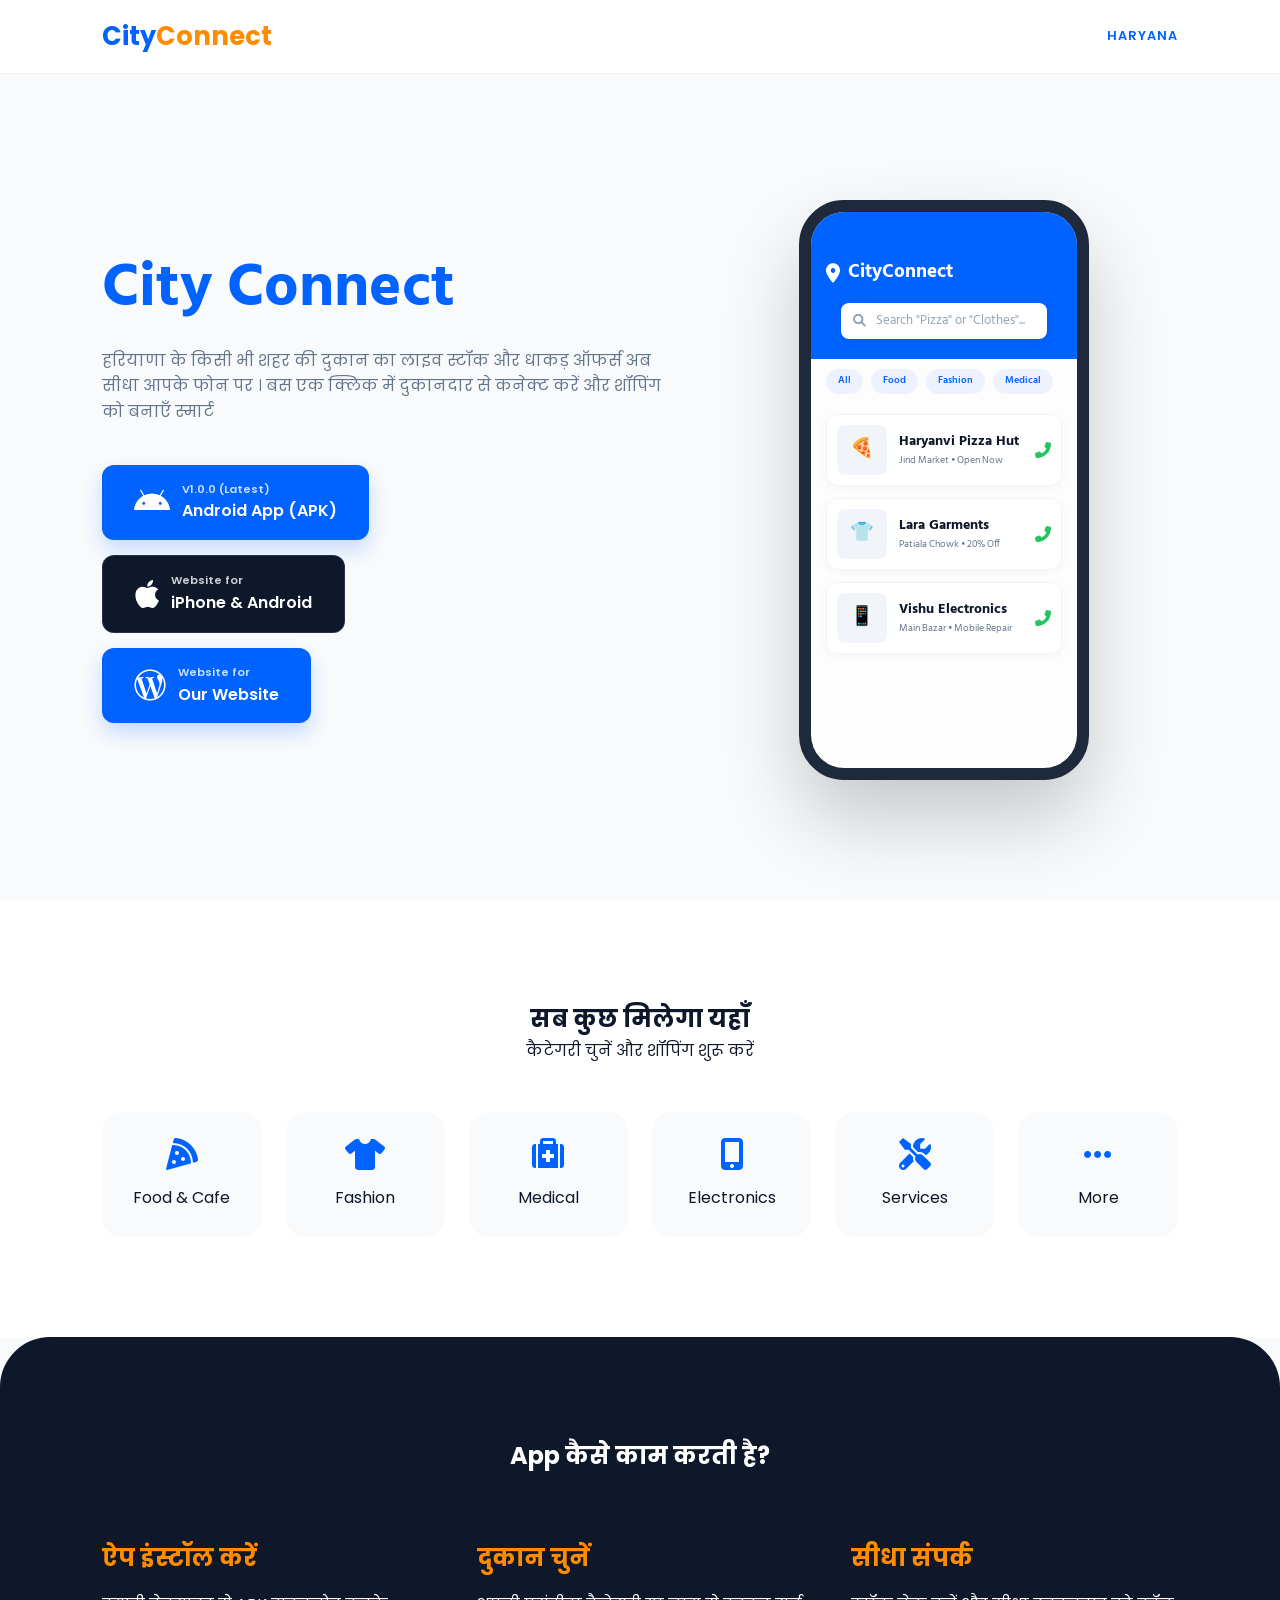
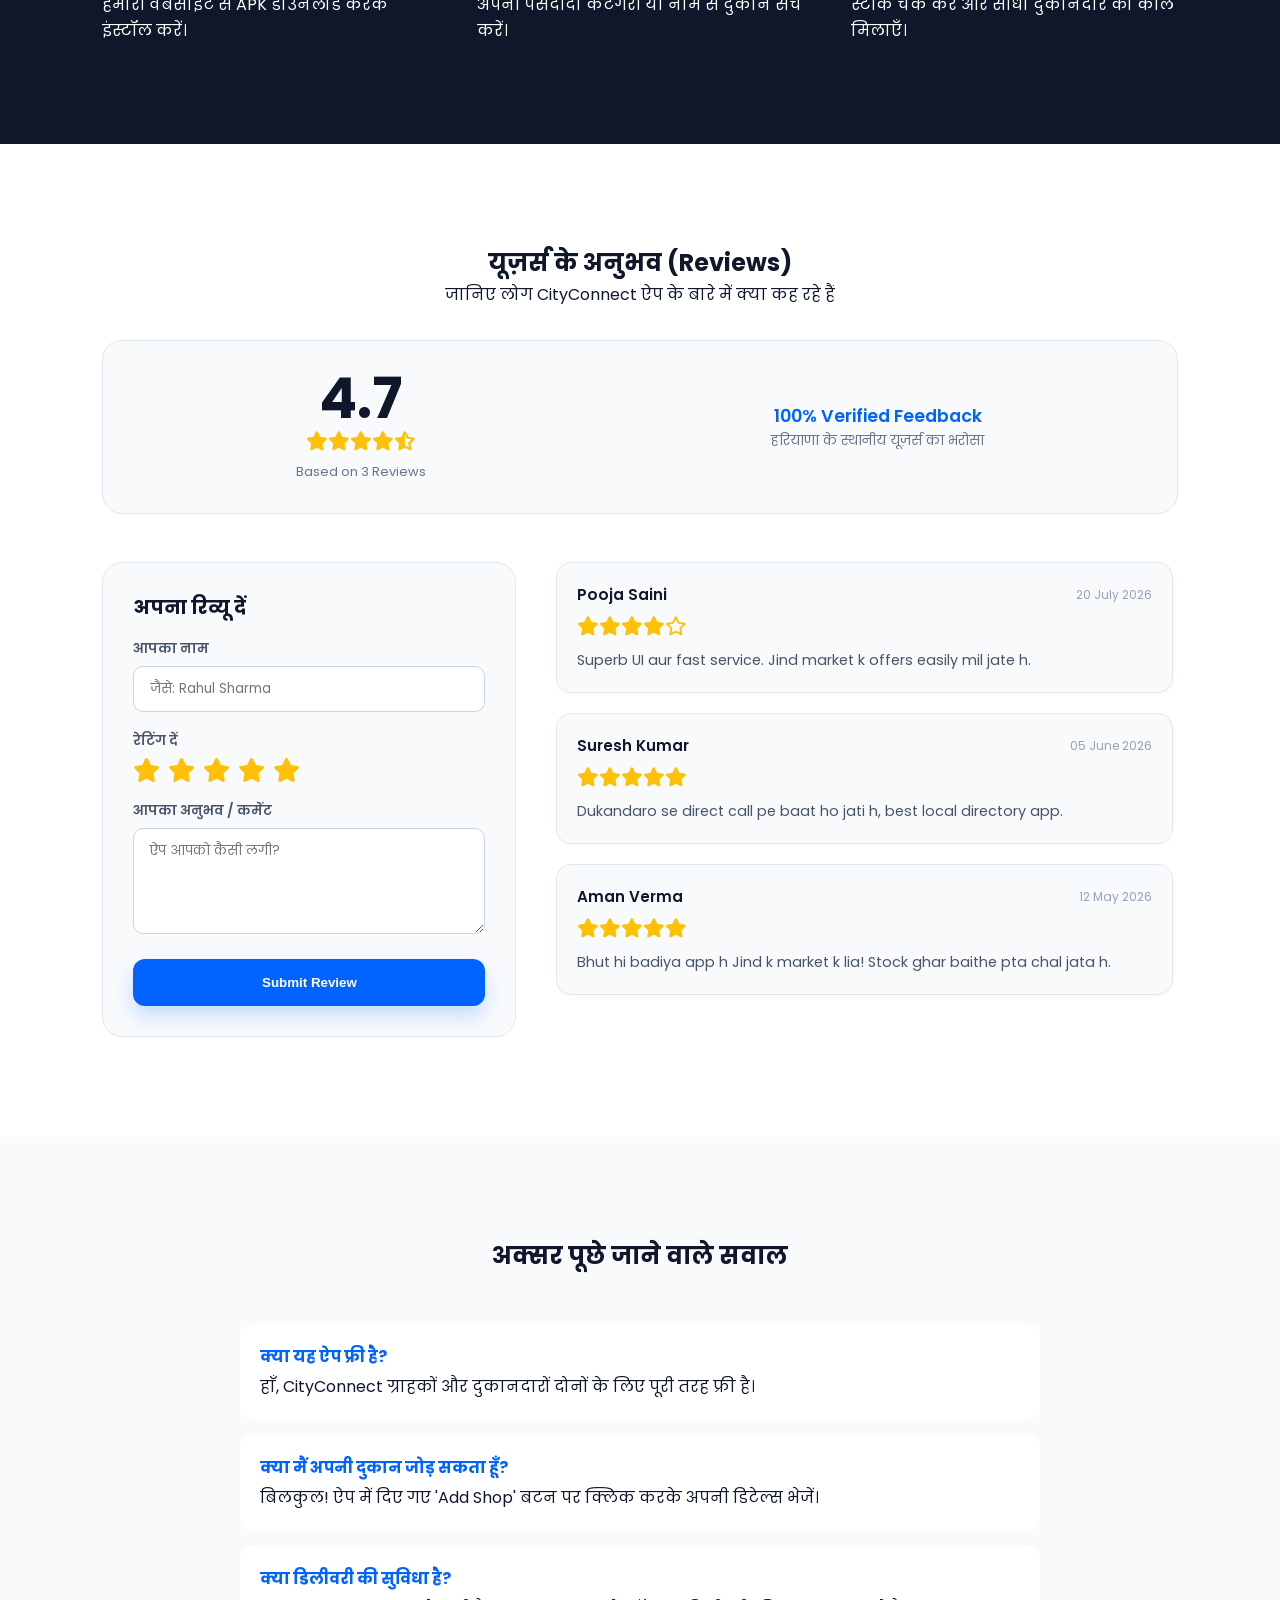
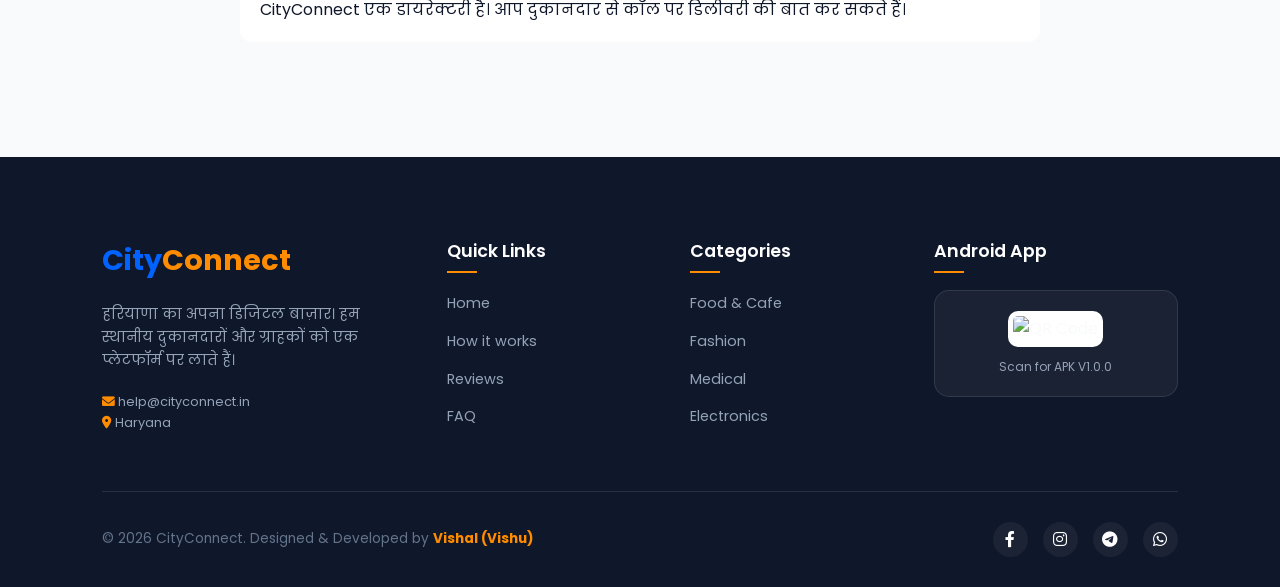
==== commit e7911921: "index.html" ====
--- a/index.html
+++ b/index.html
@@ -44,7 +44,7 @@
         .hero-text p { font-size: 1rem; color: #64748b; margin-bottom: 2.5rem; }
 
         .download-options { display: flex; flex-direction: column; gap: 15px; }
-        .btn { padding: 16px 32px; border-radius: 12px; font-weight: 600; text-decoration: none; display: inline-flex; align-items: center; gap: 12px; transition: 0.3s; width: fit-content; }
+        .btn { padding: 16px 32px; border-radius: 12px; font-weight: 600; text-decoration: none; display: inline-flex; align-items: center; gap: 12px; transition: 0.3s; width: fit-content; border: none; cursor: pointer; }
         .btn-android { background: var(--primary); color: white; box-shadow: 0 10px 20px rgba(0,98,255,0.2); }
         .btn-iphone { background: var(--dark); color: white; border: 1px solid rgba(255,255,255,0.1); }
         .btn:hover { transform: translateY(-3px); opacity: 0.9; }
@@ -79,10 +79,69 @@
         .how-it-works { background: #0f172a; color: white; border-radius: 50px 50px 0 0; }
         .step-grid { display: grid; grid-template-columns: repeat(auto-fit, minmax(250px, 1fr)); gap: 3rem; margin-top: 4rem; }
         .step h3 { font-size: 1.5rem; margin-bottom: 15px; color: var(--secondary); }
+
+        /* --- Reviews Section Styles --- */
+        .reviews-section { background: var(--white); }
+        .rating-summary-card {
+            background: var(--light-bg);
+            padding: 30px;
+            border-radius: 20px;
+            display: flex;
+            align-items: center;
+            justify-content: space-around;
+            flex-wrap: wrap;
+            gap: 20px;
+            margin-top: 2rem;
+            margin-bottom: 3rem;
+            border: 1px solid #e2e8f0;
+        }
+        .big-rating { font-size: 3.5rem; font-weight: 700; color: var(--dark); line-height: 1; }
+        .stars-gold { color: #ffc107; font-size: 1.2rem; }
+        
+        .review-layout {
+            display: grid;
+            grid-template-columns: 1fr 1.5fr;
+            gap: 40px;
+        }
+        .review-form-card {
+            background: var(--light-bg);
+            padding: 30px;
+            border-radius: 20px;
+            border: 1px solid #e2e8f0;
+            height: fit-content;
+        }
+        .form-group { margin-bottom: 18px; }
+        .form-group label { display: block; font-size: 0.85rem; font-weight: 600; margin-bottom: 6px; color: #475569; }
+        .form-input {
+            width: 100%;
+            padding: 12px 16px;
+            border-radius: 10px;
+            border: 1px solid #cbd5e1;
+            font-family: inherit;
+            outline: none;
+            transition: 0.3s;
+        }
+        .form-input:focus { border-color: var(--primary); box-shadow: 0 0 0 3px rgba(0,98,255,0.1); }
+        
+        .star-rating-select { display: flex; gap: 8px; font-size: 1.5rem; color: #cbd5e1; cursor: pointer; }
+        .star-rating-select i.active { color: #ffc107; }
+
+        .reviews-list { display: flex; flex-direction: column; gap: 20px; max-height: 500px; overflow-y: auto; padding-right: 5px; }
+        .review-card {
+            background: var(--light-bg);
+            padding: 20px;
+            border-radius: 15px;
+            border: 1px solid #e2e8f0;
+            box-shadow: 0 2px 5px rgba(0,0,0,0.02);
+        }
+        .review-header { display: flex; justify-content: space-between; align-items: center; margin-bottom: 8px; }
+        .reviewer-name { font-weight: 600; color: var(--dark); font-size: 0.95rem; }
+        .review-date { font-size: 0.75rem; color: #94a3b8; }
+        .review-text { font-size: 0.9rem; color: #475569; }
   
         /* --- FAQ Section --- */
-        .faq { background: var(--white); }
-        .faq-item { max-width: 800px; margin: 0 auto 15px; padding: 20px; background: var(--light-bg); border-radius: 12px; }
+        .faq { background: var(--light-bg); }
+        .faq-item { max-width: 800px; margin: 0 auto 15px; padding: 20px; background: var(--white); border-radius: 12px; }
         .faq-item h4 { color: var(--primary); margin-bottom: 5px; }
 
         @media (max-width: 968px) {
@@ -90,9 +149,9 @@
             .hero-text h1 { font-size: 2.8rem; }
             .download-options { align-items: center; }
             .btn { width: 100%; max-width: 320px; }
-        }
-
-       
+            .review-layout { grid-template-columns: 1fr; }
+        }
+
     /* --- Professional Footer Styles --- */
     .main-footer {
         background: #0f172a;
@@ -212,16 +271,15 @@
 </head>
 <body>
 
-          <nav>
-
-            <a href="#" class="logo">City<span>Connect</span></a>
-            <div style="font-weight: 600; font-size: 0.8rem; color: var(--primary); letter-spacing: 1px;">JIND,HARYANA</div>
-          </nav>
+    <nav>
+        <a href="#" class="logo">City<span>Connect</span></a>
+        <div style="font-weight: 600; font-size: 0.8rem; color: var(--primary); letter-spacing: 1px;"> HARYANA</div>
+    </nav>
 
     <section class="hero">
         <div class="hero-text">
             <h1><span>City Connect</span></h1>
-            <p> हरियाणा के किसी भी शहर की दुकान का लाइव स्टॉक और धाकड़ ऑफर्स अब सीधा आपके फोन पर। बस एक क्लिक में दुकानदार से कनेक्ट करें और शॉपिंग को बनाएँ स्मार्ट</p>
+            <p> हरियाणा के किसी भी शहर की दुकान का लाइव स्टॉक और धाकड़ ऑफर्स अब सीधा आपके फोन पर । बस एक क्लिक में दुकानदार से कनेक्ट करें और शॉपिंग को बनाएँ स्मार्ट</p>
             
             <div class="download-options">
                 <a href="https://github.com/vishukhan/City-Connect/releases/download/V1.0.0.0/City.Connect.apk" class="btn btn-android">
@@ -232,21 +290,21 @@
                     </div>
                 </a>
                
-          <a href="./app/" class="btn btn-iphone">
-          <i class="fab fa-apple fa-2x"></i>
-          <div style="text-align: left;">
-          <span style="font-size: 0.7rem; display: block; opacity: 0.8;">Website for</span>
-        iPhone & Android
-        </div>
-        </a> 
-
-        <a href="./app/" class="btn btn-android">
-          <i class="fa-brands fa-wordpress-simple fa-2x"></i>
-          <div style="text-align: left;">
-          <span style="font-size: 0.7rem; display: block; opacity: 0.8;">Website for</span>
-          Our Website
-        </div>
-        </a>
+                <a href="./app/" class="btn btn-iphone">
+                    <i class="fab fa-apple fa-2x"></i>
+                    <div style="text-align: left;">
+                        <span style="font-size: 0.7rem; display: block; opacity: 0.8;">Website for</span>
+                        iPhone & Android
+                    </div>
+                </a> 
+
+                <a href="./app/" class="btn btn-android">
+                    <i class="fa-brands fa-wordpress-simple fa-2x"></i>
+                    <div style="text-align: left;">
+                        <span style="font-size: 0.7rem; display: block; opacity: 0.8;">Website for</span>
+                        Our Website
+                    </div>
+                </a>
             </div>
         </div>
 
@@ -315,19 +373,71 @@
         </div>
         <div class="step-grid">
             <div class="step">
-                
                 <h3>ऐप इंस्टॉल करें</h3>
-                <p> हमारी वेबसाइट से APK डाउनलोड करके इंस्टॉल करें।</p>
+                <p>हमारी वेबसाइट से APK डाउनलोड करके इंस्टॉल करें।</p>
             </div>
             <div class="step">
-               
                 <h3>दुकान चुनें</h3>
                 <p>अपनी पसंदीदा कैटेगरी या नाम से दुकान सर्च करें।</p>
             </div>
             <div class="step">
-                
                 <h3>सीधा संपर्क</h3>
                 <p>स्टॉक चेक करें और सीधा दुकानदार को कॉल मिलाएँ।</p>
+            </div>
+        </div>
+    </section>
+
+    <!-- Review System Section -->
+    <section class="section-padding reviews-section" id="reviews">
+        <div class="text-center">
+            <h2>यूज़र्स के अनुभव (Reviews)</h2>
+            <p>जानिए लोग CityConnect ऐप के बारे में क्या कह रहे हैं</p>
+        </div>
+
+        <div class="rating-summary-card">
+            <div style="text-align: center;">
+                <div class="big-rating" id="avgRating">4.8</div>
+                <div class="stars-gold" id="avgStars">
+                    <i class="fas fa-star"></i><i class="fas fa-star"></i><i class="fas fa-star"></i><i class="fas fa-star"></i><i class="fas fa-star-half-alt"></i>
+                </div>
+                <div style="font-size: 0.8rem; color: #64748b; margin-top: 5px;" id="totalReviewsCount">Based on 3 Reviews</div>
+            </div>
+            <div style="text-align: center;">
+                <p style="font-size: 1.1rem; font-weight: 600; color: var(--primary);">100% Verified Feedback</p>
+                <p style="font-size: 0.85rem; color: #64748b;">   हरियाणा के स्थानीय यूज़र्स का भरोसा</p>
+            </div>
+        </div>
+
+        <div class="review-layout">
+            <!-- Review Submission Form -->
+            <div class="review-form-card">
+                <h3 style="margin-bottom: 15px; font-size: 1.2rem; color: var(--dark);">अपना रिव्यू दें</h3>
+                <form id="reviewForm">
+                    <div class="form-group">
+                        <label>आपका नाम</label>
+                        <input type="text" id="userName" class="form-input" placeholder="जैसे: Rahul Sharma" required>
+                    </div>
+                    <div class="form-group">
+                        <label>रेटिंग दें</label>
+                        <div class="star-rating-select" id="starSelector">
+                            <i class="fas fa-star active" data-rating="1"></i>
+                            <i class="fas fa-star active" data-rating="2"></i>
+                            <i class="fas fa-star active" data-rating="3"></i>
+                            <i class="fas fa-star active" data-rating="4"></i>
+                            <i class="fas fa-star active" data-rating="5"></i>
+                        </div>
+                    </div>
+                    <div class="form-group">
+                        <label>आपका अनुभव / कमेंट</label>
+                        <textarea id="userComment" class="form-input" rows="4" placeholder="ऐप आपको कैसी लगी?" required></textarea>
+                    </div>
+                    <button type="submit" class="btn btn-android" style="width: 100%; justify-content: center;">Submit Review</button>
+                </form>
+            </div>
+
+            <!-- Review Cards List -->
+            <div class="reviews-list" id="reviewsContainer">
+                <!-- Static Default Reviews -->
             </div>
         </div>
     </section>
@@ -350,61 +460,166 @@
         </div>
     </section>
 
-    
-
-<footer class="main-footer">
-    <div class="footer-grid">
-        <div class="footer-brand">
-            <a href="#" class="logo">City<span>Connect</span></a>
-            <p>हरियाणा का अपना डिजिटल बाज़ार। हम स्थानीय दुकानदारों और ग्राहकों को एक प्लेटफॉर्म पर लाते हैं।</p>
-            <div style="margin-top: 20px;">
-                <p style="font-size: 0.8rem;"><i class="fas fa-envelope" style="color: var(--secondary);"></i> help@cityconnect.in</p>
-                <p style="font-size: 0.8rem;"><i class="fas fa-map-marker-alt" style="color: var(--secondary);"></i> Haryana </p>
-            </div>
-        </div>
-
-        <div>
-            <h4 class="footer-header">Quick Links</h4>
-            <ul class="footer-links">
-                <li><a href="#">Home</a></li>
-                <li><a href="#">Features</a></li>
-                <li><a href="#how-it-works">How it works</a></li>
-                <li><a href="#faq">FAQ</a></li>
-            </ul>
-        </div>
-
-        <div>
-            <h4 class="footer-header">Categories</h4>
-            <ul class="footer-links">
-                <li><a href="#">Food & Cafe</a></li>
-                <li><a href="#">Fashion</a></li>
-                <li><a href="#">Medical</a></li>
-                <li><a href="#">Electronics</a></li>
-            </ul>
-        </div>
-
-        <div>
-            <h4 class="footer-header">Android App</h4>
-            <div class="qr-container">
-                <img src="https://api.qrserver.com/v1/create-qr-code/?size=150x150&data=https://github.com/vishukhan/City-Connect-App/releases/download/V1.0.0.0/City.Connect.apk" alt="QR Code">
-                <span class="qr-text">Scan for APK V1.0.0</span>
-            </div>
-        </div>
-    </div>
-
-    <div class="footer-bottom">
-        <div class="dev-credit">
-            © 2026 CityConnect. Designed & Developed by <b>Vishal (Vishu)</b>
-        </div>
-        <div class="social-icons">
-            <a href="https://www.facebook.com/share/18WRQ6By5m/"><i class="fab fa-facebook-f"></i></a>
-            <a href="https://www.instagram.com/cityconnect2026?igsh=MTduaHVhMWN2b29qNw=="><i class="fab fa-instagram"></i></a>
-            <a href="t.me/Vishukhan143"><i class="fa-brands fa-telegram"></i></a>
-            <a href="https://wa.me/message/MRFDVSDLJC3YA1"><i class="fa-brands fa-whatsapp"></i></a>
-        </div>
-    </div>
-</footer>
-
-
+    <footer class="main-footer">
+        <div class="footer-grid">
+            <div class="footer-brand">
+                <a href="#" class="logo">City<span>Connect</span></a>
+                <p>हरियाणा का अपना डिजिटल बाज़ार। हम स्थानीय दुकानदारों और ग्राहकों को एक प्लेटफॉर्म पर लाते हैं।</p>
+                <div style="margin-top: 20px;">
+                    <p style="font-size: 0.8rem;"><i class="fas fa-envelope" style="color: var(--secondary);"></i> help@cityconnect.in</p>
+                    <p style="font-size: 0.8rem;"><i class="fas fa-map-marker-alt" style="color: var(--secondary);"></i> Haryana </p>
+                </div>
+            </div>
+
+            <div>
+                <h4 class="footer-header">Quick Links</h4>
+                <ul class="footer-links">
+                    <li><a href="#">Home</a></li>
+                    <li><a href="#how-it-works">How it works</a></li>
+                    <li><a href="#reviews">Reviews</a></li>
+                    <li><a href="#faq">FAQ</a></li>
+                </ul>
+            </div>
+
+            <div>
+                <h4 class="footer-header">Categories</h4>
+                <ul class="footer-links">
+                    <li><a href="#">Food & Cafe</a></li>
+                    <li><a href="#">Fashion</a></li>
+                    <li><a href="#">Medical</a></li>
+                    <li><a href="#">Electronics</a></li>
+                </ul>
+            </div>
+
+            <div>
+                <h4 class="footer-header">Android App</h4>
+                <div class="qr-container">
+                    <img src="https://api.qrserver.com/v1/create-qr-code/?size=150x150&data=https://github.com/vishukhan/City-Connect-App/releases/download/V1.0.0.0/City.Connect.apk" alt="QR Code">
+                    <span class="qr-text">Scan for APK V1.0.0</span>
+                </div>
+            </div>
+        </div>
+
+        <div class="footer-bottom">
+            <div class="dev-credit">
+                © 2026 CityConnect. Designed & Developed by <b>Vishal (Vishu)</b>
+            </div>
+            <div class="social-icons">
+                <a href="https://www.facebook.com/share/18WRQ6By5m/"><i class="fab fa-facebook-f"></i></a>
+                <a href="https://www.instagram.com/cityconnect2026?igsh=MTduaHVhMWN2b29qNw=="><i class="fab fa-instagram"></i></a>
+                <a href="t.me/Vishukhan143"><i class="fa-brands fa-telegram"></i></a>
+                <a href="https://wa.me/message/MRFDVSDLJC3YA1"><i class="fa-brands fa-whatsapp"></i></a>
+            </div>
+        </div>
+    </footer>
+
+    <!-- Review System Script -->
+    <script>
+        const initialReviews = [
+            { name: "Aman Verma", rating: 5, comment: "Bhut hi badiya app h Jind k market k lia! Stock ghar baithe pta chal jata h.", date: "12 May 2026" },
+            { name: "Suresh Kumar", rating: 5, comment: "Dukandaro se direct call pe baat ho jati h, best local directory app.", date: "05 June 2026" },
+            { name: "Pooja Saini", rating: 4, comment: "Superb UI aur fast service. Jind market k offers easily mil jate h.", date: "20 July 2026" }
+        ];
+
+        let selectedRating = 5;
+
+        // Load reviews from local storage or set initial
+        function getReviews() {
+            const saved = localStorage.getItem('cityconnect_reviews');
+            return saved ? JSON.parse(saved) : initialReviews;
+        }
+
+        function saveReviews(reviews) {
+            localStorage.setItem('cityconnect_reviews', JSON.stringify(reviews));
+        }
+
+        // Star rating selection in form
+        const stars = document.querySelectorAll('#starSelector i');
+        stars.forEach(star => {
+            star.addEventListener('click', function() {
+                selectedRating = parseInt(this.getAttribute('data-rating'));
+                stars.forEach((s, idx) => {
+                    if (idx < selectedRating) {
+                        s.classList.add('active');
+                    } else {
+                        s.classList.remove('active');
+                    }
+                });
+            });
+        });
+
+        // Render Stars HTML
+        function renderStars(rating) {
+            let html = '';
+            for (let i = 1; i <= 5; i++) {
+                if (i <= rating) {
+                    html += '<i class="fas fa-star stars-gold"></i>';
+                } else {
+                    html += '<i class="far fa-star stars-gold"></i>';
+                }
+            }
+            return html;
+        }
+
+        // Render Reviews
+        function displayReviews() {
+            const reviews = getReviews();
+            const container = document.getElementById('reviewsContainer');
+            container.innerHTML = '';
+
+            let totalRating = 0;
+
+            reviews.slice().reverse().forEach(r => {
+                totalRating += r.rating;
+                const card = document.createElement('div');
+                card.className = 'review-card';
+                card.innerHTML = `
+                    <div class="review-header">
+                        <span class="reviewer-name">${r.name}</span>
+                        <span class="review-date">${r.date}</span>
+                    </div>
+                    <div style="margin-bottom: 8px;">${renderStars(r.rating)}</div>
+                    <p class="review-text">${r.comment}</p>
+                `;
+                container.appendChild(card);
+            });
+
+            // Update stats
+            const avg = (totalRating / reviews.length).toFixed(1);
+            document.getElementById('avgRating').innerText = avg;
+            document.getElementById('totalReviewsCount').innerText = `Based on ${reviews.length} Reviews`;
+        }
+
+        // Handle Review Form Submission
+        document.getElementById('reviewForm').addEventListener('submit', function(e) {
+            e.preventDefault();
+            const name = document.getElementById('userName').value.trim();
+            const comment = document.getElementById('userComment').value.trim();
+
+            if (!name || !comment) return;
+
+            const newReview = {
+                name: name,
+                rating: selectedRating,
+                comment: comment,
+                date: new Date().toLocaleDateString('en-GB', { day: '2-digit', month: 'short', year: 'numeric' })
+            };
+
+            const reviews = getReviews();
+            reviews.push(newReview);
+            saveReviews(reviews);
+
+            displayReviews();
+
+            // Reset Form
+            this.reset();
+            selectedRating = 5;
+            stars.forEach(s => s.classList.add('active'));
+            alert('Aapka review successfully add ho gaya h!');
+        });
+
+        // Initialize on load
+        displayReviews();
+    </script>
 </body>
 </html>
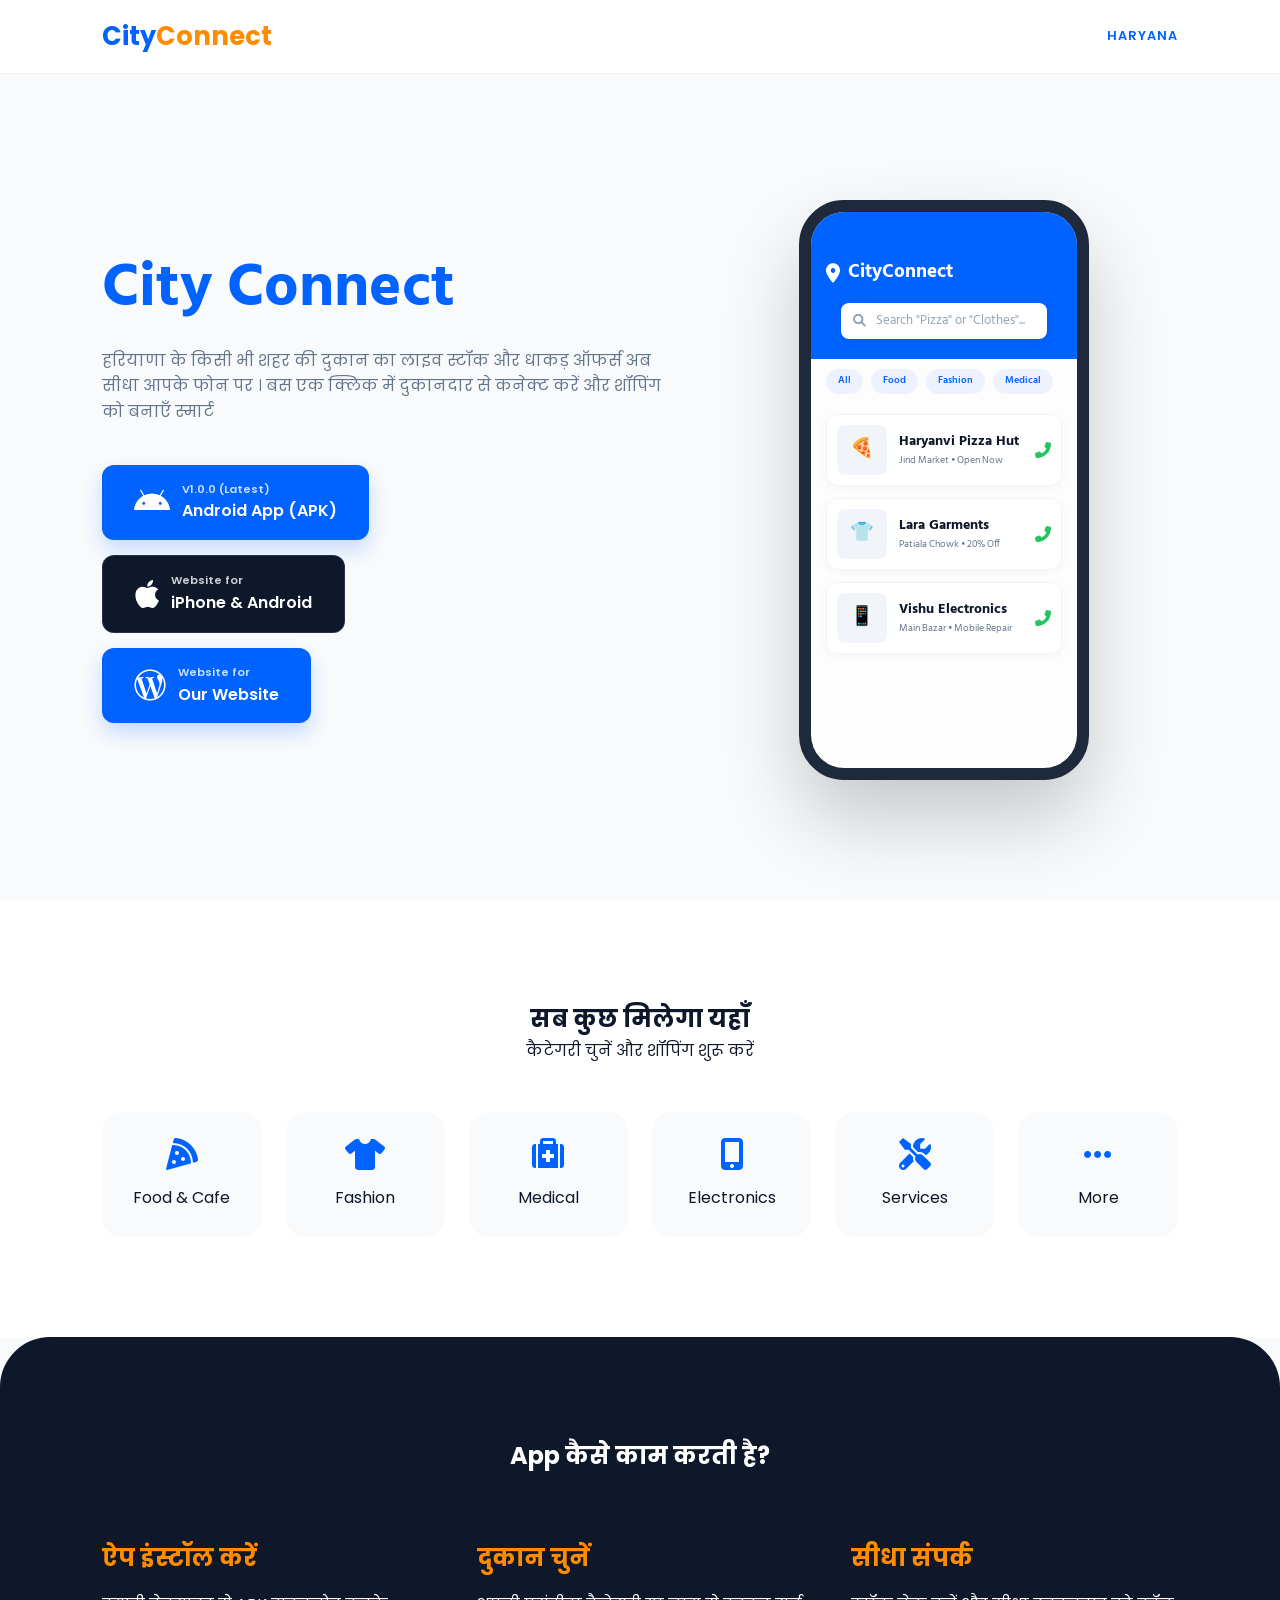
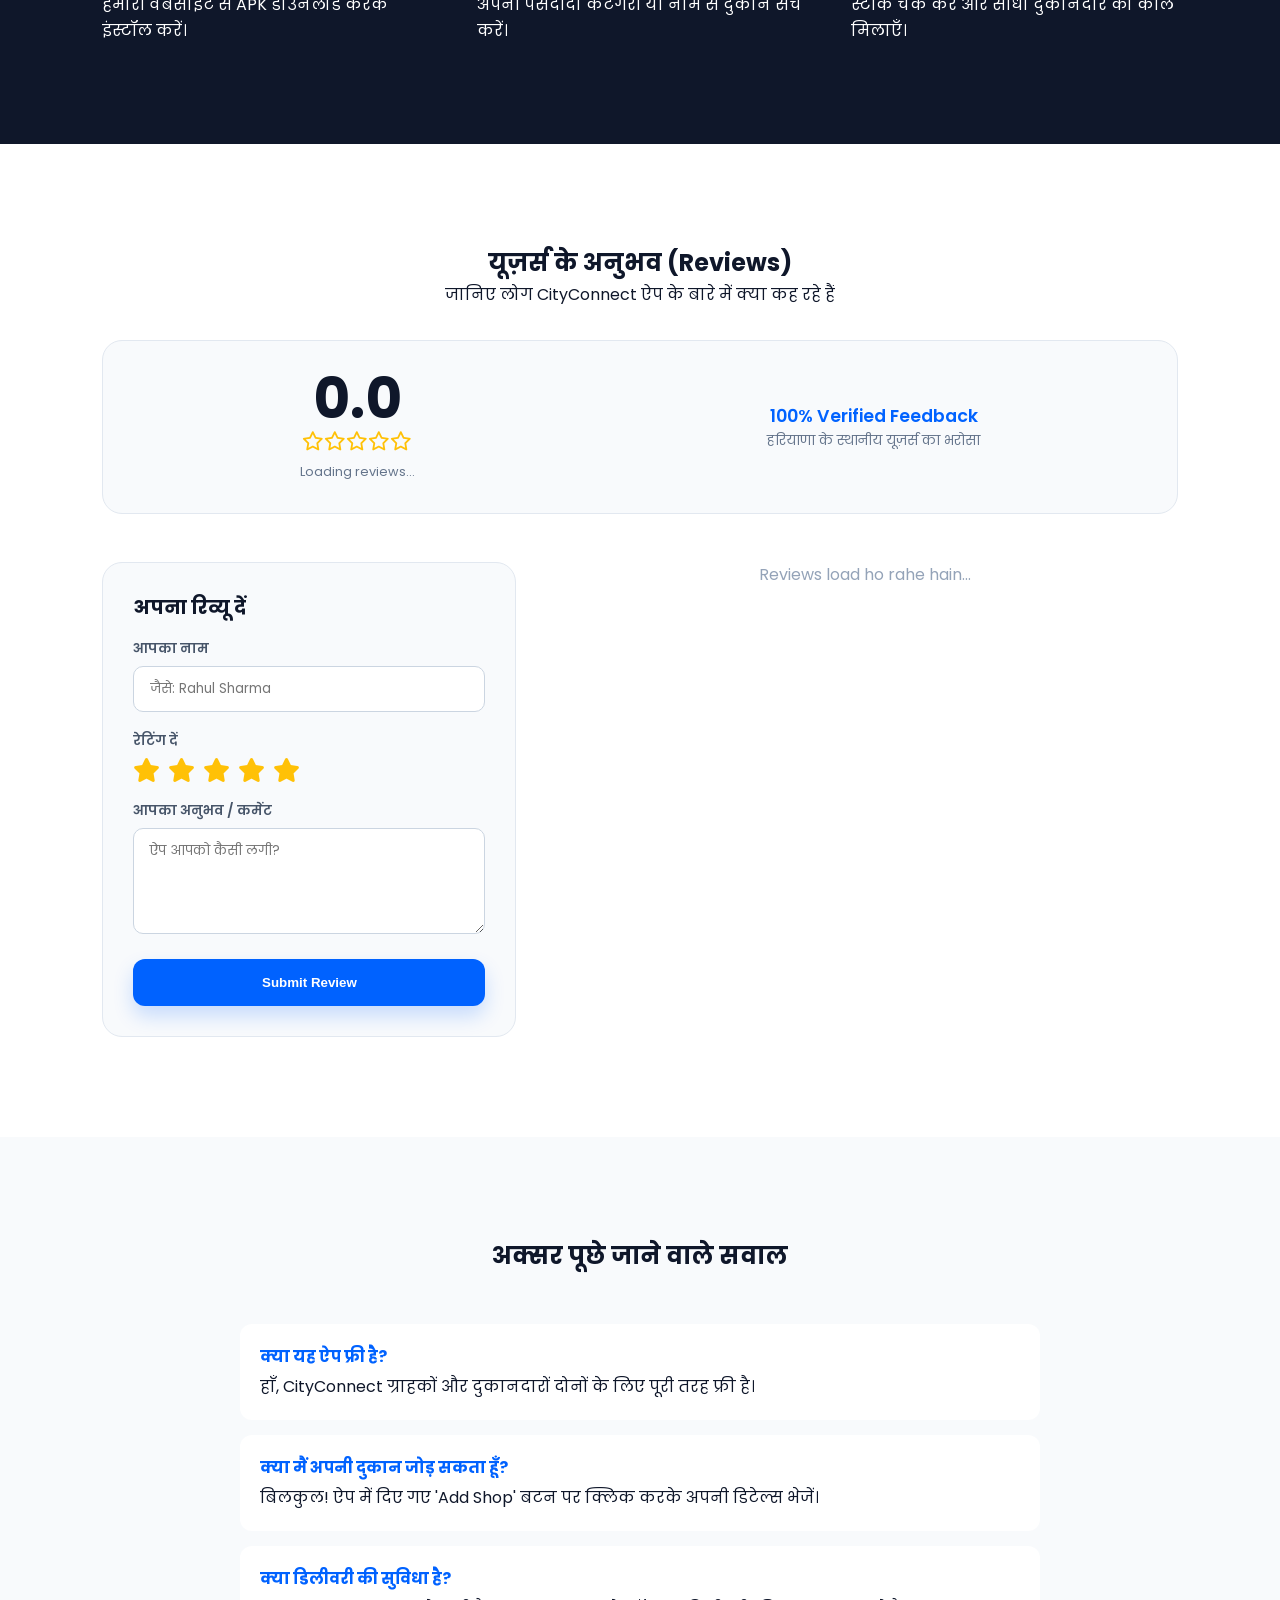
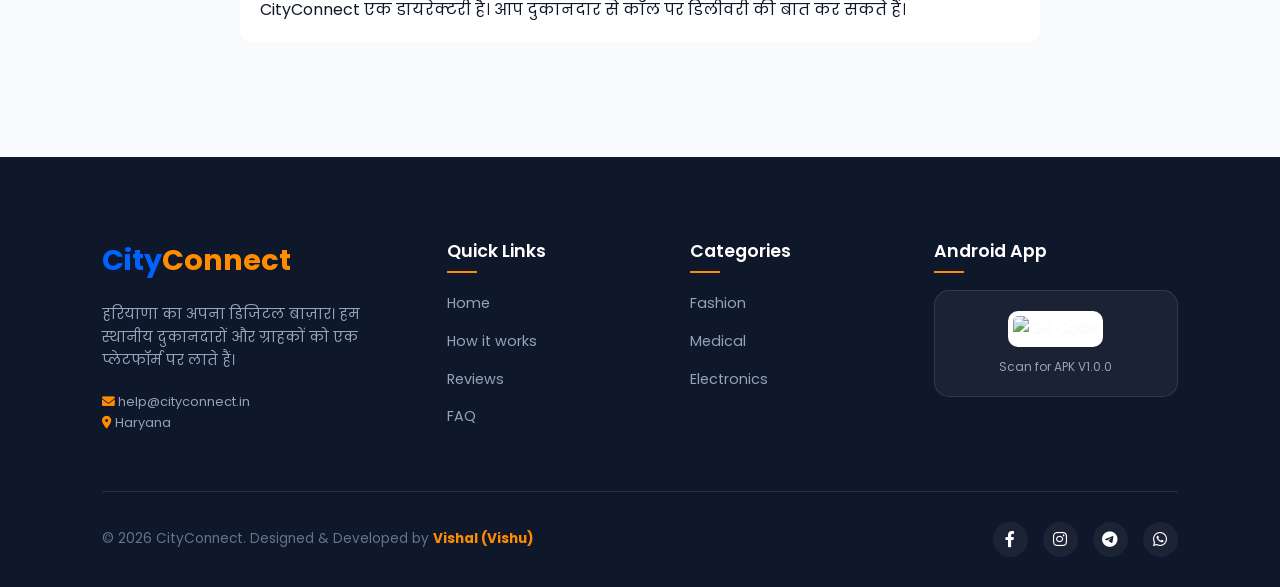
==== commit 8ce84447: "index.html" ====
--- a/index.html
+++ b/index.html
@@ -396,11 +396,11 @@
 
         <div class="rating-summary-card">
             <div style="text-align: center;">
-                <div class="big-rating" id="avgRating">4.8</div>
+                <div class="big-rating" id="avgRating">0.0</div>
                 <div class="stars-gold" id="avgStars">
-                    <i class="fas fa-star"></i><i class="fas fa-star"></i><i class="fas fa-star"></i><i class="fas fa-star"></i><i class="fas fa-star-half-alt"></i>
+                    <i class="far fa-star"></i><i class="far fa-star"></i><i class="far fa-star"></i><i class="far fa-star"></i><i class="far fa-star"></i>
                 </div>
-                <div style="font-size: 0.8rem; color: #64748b; margin-top: 5px;" id="totalReviewsCount">Based on 3 Reviews</div>
+                <div style="font-size: 0.8rem; color: #64748b; margin-top: 5px;" id="totalReviewsCount">Loading reviews...</div>
             </div>
             <div style="text-align: center;">
                 <p style="font-size: 1.1rem; font-weight: 600; color: var(--primary);">100% Verified Feedback</p>
@@ -431,13 +431,13 @@
                         <label>आपका अनुभव / कमेंट</label>
                         <textarea id="userComment" class="form-input" rows="4" placeholder="ऐप आपको कैसी लगी?" required></textarea>
                     </div>
-                    <button type="submit" class="btn btn-android" style="width: 100%; justify-content: center;">Submit Review</button>
+                    <button type="submit" id="submitBtn" class="btn btn-android" style="width: 100%; justify-content: center;">Submit Review</button>
                 </form>
             </div>
 
             <!-- Review Cards List -->
             <div class="reviews-list" id="reviewsContainer">
-                <!-- Static Default Reviews -->
+                <p style="text-align:center; color:#94a3b8;">Reviews load ho rahe hain...</p>
             </div>
         </div>
     </section>
@@ -484,7 +484,6 @@
             <div>
                 <h4 class="footer-header">Categories</h4>
                 <ul class="footer-links">
-                    <li><a href="#">Food & Cafe</a></li>
                     <li><a href="#">Fashion</a></li>
                     <li><a href="#">Medical</a></li>
                     <li><a href="#">Electronics</a></li>
@@ -513,113 +512,208 @@
         </div>
     </footer>
 
-    <!-- Review System Script -->
+    <!-- Firebase SDKs -->
+    <script src="https://www.gstatic.com/firebasejs/8.10.1/firebase-app.js"></script>
+    <script src="https://www.gstatic.com/firebasejs/8.10.1/firebase-database.js"></script>
+
+    <!-- Firebase Realtime Review Script (Optimized for 10K Seed) -->
     <script>
-        const initialReviews = [
-            { name: "Aman Verma", rating: 5, comment: "Bhut hi badiya app h Jind k market k lia! Stock ghar baithe pta chal jata h.", date: "12 May 2026" },
-            { name: "Suresh Kumar", rating: 5, comment: "Dukandaro se direct call pe baat ho jati h, best local directory app.", date: "05 June 2026" },
-            { name: "Pooja Saini", rating: 4, comment: "Superb UI aur fast service. Jind market k offers easily mil jate h.", date: "20 July 2026" }
-        ];
-
-        let selectedRating = 5;
-
-        // Load reviews from local storage or set initial
-        function getReviews() {
-            const saved = localStorage.getItem('cityconnect_reviews');
-            return saved ? JSON.parse(saved) : initialReviews;
-        }
-
-        function saveReviews(reviews) {
-            localStorage.setItem('cityconnect_reviews', JSON.stringify(reviews));
-        }
-
-        // Star rating selection in form
-        const stars = document.querySelectorAll('#starSelector i');
-        stars.forEach(star => {
-            star.addEventListener('click', function() {
-                selectedRating = parseInt(this.getAttribute('data-rating'));
-                stars.forEach((s, idx) => {
-                    if (idx < selectedRating) {
-                        s.classList.add('active');
-                    } else {
-                        s.classList.remove('active');
-                    }
-                });
+        // For Firebase JS SDK v7.20.0 and later, measurementId is optional
+const firebaseConfig = {
+  apiKey: "AIzaSyBkAMWOoaGkrlJNPXLmMwHIPozKUljkDko",
+  authDomain: "online-store-6ec54.firebaseapp.com",
+  databaseURL: "https://online-store-6ec54-default-rtdb.firebaseio.com",
+  projectId: "online-store-6ec54",
+  storageBucket: "online-store-6ec54.firebasestorage.app",
+  messagingSenderId: "663347759510",
+  appId: "1:663347759510:web:edadf3886050fc3833b5b7",
+  measurementId: "G-KGFPZR85SR"
+};
+
+
+    if (!firebase.apps.length) {
+        firebase.initializeApp(firebaseConfig);
+    }
+    const database = firebase.database();
+    const reviewsRef = database.ref('cityconnect_reviews');
+
+    let selectedRating = 5;
+
+    // Star rating selection logic
+    const stars = document.querySelectorAll('#starSelector i');
+    stars.forEach(star => {
+        star.addEventListener('click', function() {
+            selectedRating = parseInt(this.getAttribute('data-rating'));
+            stars.forEach((s, idx) => {
+                if (idx < selectedRating) {
+                    s.classList.add('active');
+                } else {
+                    s.classList.remove('active');
+                }
             });
         });
-
-        // Render Stars HTML
-        function renderStars(rating) {
-            let html = '';
-            for (let i = 1; i <= 5; i++) {
-                if (i <= rating) {
-                    html += '<i class="fas fa-star stars-gold"></i>';
-                } else {
-                    html += '<i class="far fa-star stars-gold"></i>';
-                }
+    });
+
+    function renderStars(rating) {
+        let html = '';
+        for (let i = 1; i <= 5; i++) {
+            if (i <= rating) {
+                html += '<i class="fas fa-star stars-gold"></i>';
+            } else {
+                html += '<i class="far fa-star stars-gold"></i>';
             }
-            return html;
-        }
-
-        // Render Reviews
-        function displayReviews() {
-            const reviews = getReviews();
-            const container = document.getElementById('reviewsContainer');
-            container.innerHTML = '';
-
-            let totalRating = 0;
-
-            reviews.slice().reverse().forEach(r => {
-                totalRating += r.rating;
-                const card = document.createElement('div');
-                card.className = 'review-card';
-                card.innerHTML = `
-                    <div class="review-header">
-                        <span class="reviewer-name">${r.name}</span>
-                        <span class="review-date">${r.date}</span>
-                    </div>
-                    <div style="margin-bottom: 8px;">${renderStars(r.rating)}</div>
-                    <p class="review-text">${r.comment}</p>
-                `;
-                container.appendChild(card);
-            });
-
-            // Update stats
-            const avg = (totalRating / reviews.length).toFixed(1);
-            document.getElementById('avgRating').innerText = avg;
-            document.getElementById('totalReviewsCount').innerText = `Based on ${reviews.length} Reviews`;
-        }
-
-        // Handle Review Form Submission
-        document.getElementById('reviewForm').addEventListener('submit', function(e) {
-            e.preventDefault();
-            const name = document.getElementById('userName').value.trim();
-            const comment = document.getElementById('userComment').value.trim();
-
-            if (!name || !comment) return;
-
-            const newReview = {
-                name: name,
-                rating: selectedRating,
-                comment: comment,
-                date: new Date().toLocaleDateString('en-GB', { day: '2-digit', month: 'short', year: 'numeric' })
-            };
-
-            const reviews = getReviews();
-            reviews.push(newReview);
-            saveReviews(reviews);
-
-            displayReviews();
-
-            // Reset Form
-            this.reset();
-            selectedRating = 5;
-            stars.forEach(s => s.classList.add('active'));
-            alert('Aapka review successfully add ho gaya h!');
+        }
+        return html;
+    }
+
+    function escapeHTML(str) {
+        return String(str).replace(/[&<>'"]/g, 
+            tag => ({ '&': '&amp;', '<': '&lt;', '>': '&gt;', "'": '&#39;', '"': '&quot;' }[tag] || tag)
+        );
+    }
+
+    // Helper delay function for non-blocking Firebase upload
+    const delay = ms => new Promise(resolve => setTimeout(resolve, ms));
+
+    // Reliable 10,000 Reviews Generator
+    async function seedFull10KReviews(currentCount) {
+        const names = ["Amit Sharma", "Rahul Verma", "Pooja Rani", "Vikas Saini", "Suresh Kumar", "Aniket Goyal", "Neha Dahiya", "Deepak Malik", "Sunil Choudhary", "Ritu Rani", "Sahil Khan", "Monu Jind", "Vijay Parkash", "Pinki Devi", "Pankaj Sharma", "Ashish Sheokand", "Manish Mor", "Kavita Ahlawat", "Sachin Kanda", "Vikram Gill", "Rakesh Kumar", "Mohit Saini"];
+        const comments = [
+            "Bhut hi badiya app h Jind k market k lia! Stock ghar baithe pta chal jata h.",
+            "Dukandaro se direct call pe baat ho jati h, best local directory app.",
+            "Superb UI aur fast service. Jind market k offers easily mil jate h.",
+            "Bhai Jind walo k liye best app h, dukan dhundna aasan ho gaya.",
+            "Bahut accha initiative hai. Har shop ka contact number mil jata hai.",
+            "Best local app! Offers ki update jaldi milti h.",
+            "Sahi app hai, time aur money dono save hota hai.",
+            "Acha app h, direct call connect ho jati h shopkeeper se."
+        ];
+
+        const startDate = new Date(2026, 0, 1).getTime();
+        const endDate = new Date(2026, 6, 24).getTime();
+
+        const needed = 10000 - currentCount;
+        const totalBatches = Math.ceil(needed / 1000);
+
+        console.log(`Adding ${needed} reviews in ${totalBatches} batches...`);
+
+        for (let b = 0; b < totalBatches; b++) {
+            const batch = {};
+            const itemsInThisBatch = Math.min(1000, needed - (b * 1000));
+
+            for (let i = 0; i < itemsInThisBatch; i++) {
+                const randomName = names[Math.floor(Math.random() * names.length)];
+                const randomComment = comments[Math.floor(Math.random() * comments.length)];
+                const rating = Math.random() > 0.12 ? 5 : 4;
+                const randomTime = new Date(startDate + Math.random() * (endDate - startDate));
+                const formattedDate = randomTime.toLocaleDateString('en-GB', { day: '2-digit', month: 'short', year: 'numeric' });
+
+                const newKey = reviewsRef.push().key;
+                batch[newKey] = {
+                    name: randomName,
+                    rating: rating,
+                    comment: randomComment,
+                    date: formattedDate
+                };
+            }
+
+            // Push batch to Firebase and pause slightly to prevent rate limit / hanging
+            await reviewsRef.update(batch);
+            await delay(500); 
+        }
+        console.log("10,000 Reviews successfully added!");
+    }
+
+    // Submit New Review from Form
+    document.getElementById('reviewForm').addEventListener('submit', function(e) {
+        e.preventDefault();
+        const submitBtn = document.getElementById('submitBtn');
+        const name = document.getElementById('userName').value.trim();
+        const comment = document.getElementById('userComment').value.trim();
+
+        if (!name || !comment) return;
+
+        submitBtn.disabled = true;
+        submitBtn.innerText = 'Submitting...';
+
+        const newReview = {
+            name: name,
+            rating: selectedRating,
+            comment: comment,
+            date: new Date().toLocaleDateString('en-GB', { day: '2-digit', month: 'short', year: 'numeric' })
+        };
+
+        reviewsRef.push(newReview, (error) => {
+            submitBtn.disabled = false;
+            submitBtn.innerText = 'Submit Review';
+
+            if (error) {
+                alert('Review add nahi ho paya: ' + error.message);
+            } else {
+                alert('Aapka review successfully add ho gaya h!');
+                this.reset();
+                selectedRating = 5;
+                stars.forEach(s => s.classList.add('active'));
+            }
         });
-
-        // Initialize on load
-        displayReviews();
-    </script>
+    });
+
+    // Real-time Database Listener
+    let isSeeding = false;
+    reviewsRef.on('value', (snapshot) => {
+        const container = document.getElementById('reviewsContainer');
+        container.innerHTML = '';
+
+        if (!snapshot.exists()) {
+            if (!isSeeding) {
+                isSeeding = true;
+                seedFull10KReviews(0);
+            }
+            return;
+        }
+
+        const data = snapshot.val();
+        const keys = Object.keys(data);
+        const totalCount = keys.length;
+
+        // Auto-fill remaining reviews if count is less than 10,000
+        if (totalCount < 10000 && !isSeeding) {
+            isSeeding = true;
+            seedFull10KReviews(totalCount);
+        }
+
+        let totalRating = 0;
+        const displayKeys = keys.slice().reverse();
+        const visibleKeys = displayKeys.slice(0, 30); // Fast DOM rendering for top 30 reviews
+
+        keys.forEach(key => {
+            totalRating += (parseInt(data[key].rating) || 5);
+        });
+
+        visibleKeys.forEach(key => {
+            const r = data[key];
+            const ratingNum = parseInt(r.rating) || 5;
+
+            const card = document.createElement('div');
+            card.className = 'review-card';
+            card.innerHTML = `
+                <div class="review-header">
+                    <span class="reviewer-name">${escapeHTML(r.name)}</span>
+                    <span class="review-date">${r.date || ''}</span>
+                </div>
+                <div style="margin-bottom: 8px;">${renderStars(ratingNum)}</div>
+                <p class="review-text">${escapeHTML(r.comment)}</p>
+            `;
+            container.appendChild(card);
+        });
+
+        // UI Header Updates
+        const avg = (totalRating / totalCount).toFixed(1);
+        document.getElementById('avgRating').innerText = avg;
+        document.getElementById('totalReviewsCount').innerText = `Based on ${totalCount.toLocaleString()} Reviews`;
+        document.getElementById('avgStars').innerHTML = renderStars(Math.round(avg));
+    });
+</script>
+
 </body>
 </html>
